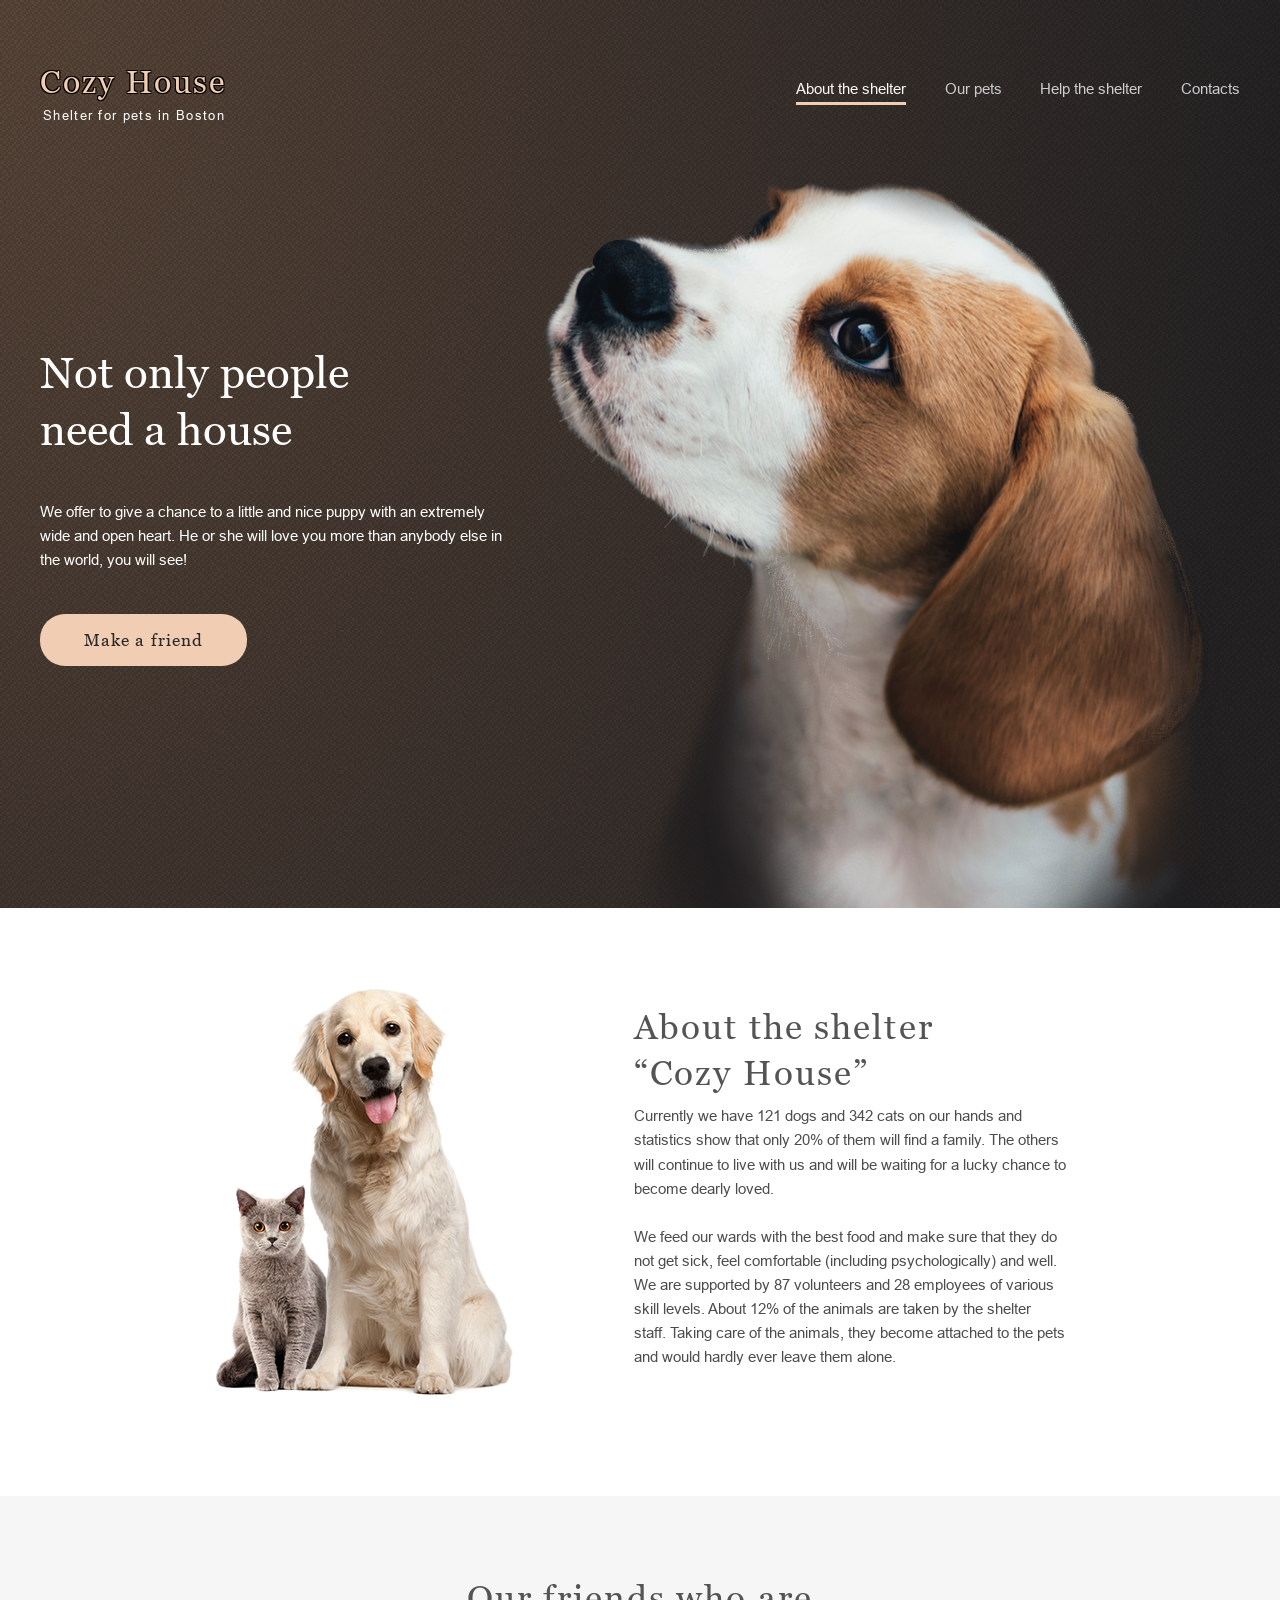
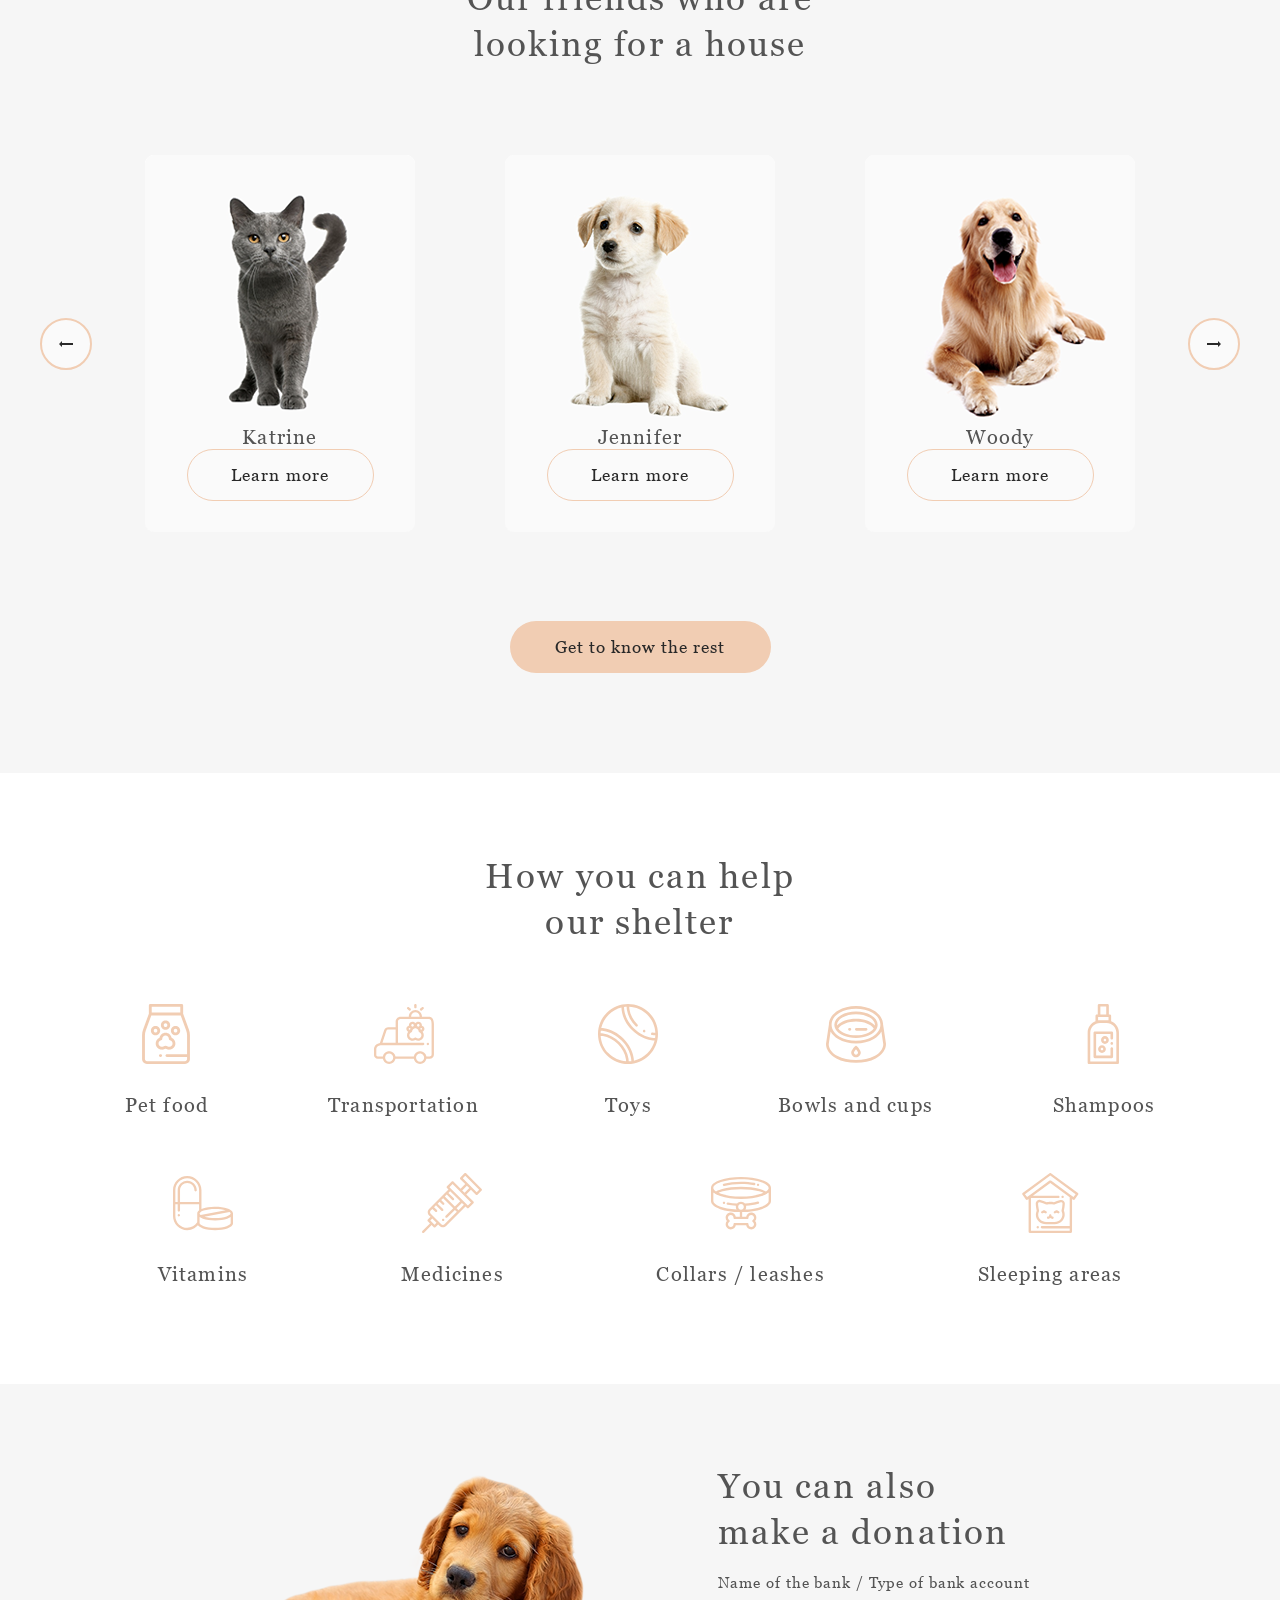
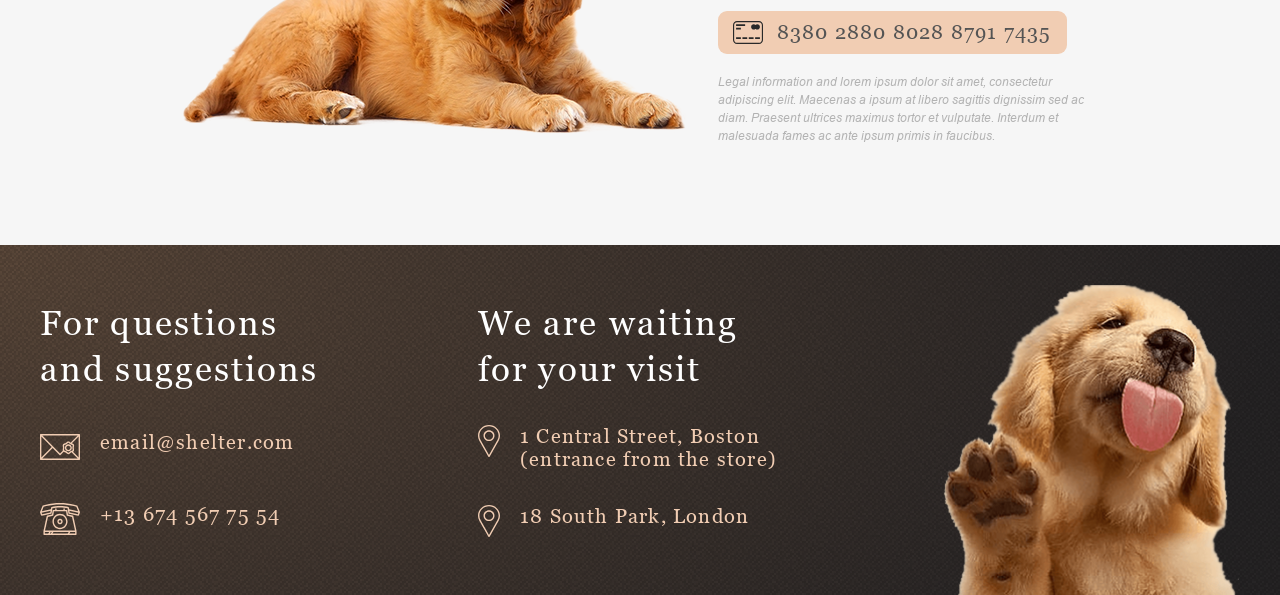
==== shelter/pages/main/index.html @ f28bdbce "feat: implement section pets (Sun, Jun 14, 2026 06:24:43 PM)" ====
<!DOCTYPE html>
<html lang="en">
  <head>
    <meta charset="UTF-8" />
    <meta name="viewport" content="width=device-width, initial-scale=1.0" />
    <link
      rel="shortcut icon"
      href="../../assets/icons/favicon.ico"
      type="image/x-icon"
    />
    <link rel="stylesheet" href="style.css" />
    <title>Shelter</title>
  </head>
  <body>
    <header class="header container">
      <a class="header__logo" href="#">
        <h1 class="header__title">Cozy House</h1>
        <div class="header__text">Shelter for pets in Boston</div>
      </a>
      <ul class="header__menu menu">
        <li class="menu__about">
          <a class="header__link header__link_active" href="#about"
            >About the shelter</a
          >
        </li>
        <li class="menu__pets">
          <a class="header__link" href="../pets/index.html">Our pets</a>
        </li>
        <li class="menu__help">
          <a class="header__link" href="#help">Help the shelter</a>
        </li>
        <li class="menu__contacts">
          <a class="header__link" href="#contacts">Contacts</a>
        </li>
      </ul>
    </header>
    <main class="main">
      <section class="start">
        <div class="start__wrapper container">
          <div class="start__content">
            <div class="start__info">
              <div class="start__title">Not only people need a house</div>
              <p class="start__text">
                We offer to give a chance to a little and nice puppy with an
                extremely wide and open heart. He or she will love you more than
                anybody else in the world, you will see!
              </p>
              <button class="start__button">Make a friend</button>
            </div>
            <div class="start__image">
              <img
                src="../../assets/images/start-screen-puppy.png"
                alt="puppy"
              />
            </div>
          </div>
        </div>
      </section>
      <section class="about" id="about">
        <div class="about__wrapper container">
          <div class="about__image">
            <img src="../../assets/images/about-pets.png" alt="cat&dog" />
          </div>
          <div class="about__content">
            <div class="about__title">About the shelter “Cozy House”</div>
            <p class="about__text">
              Currently we have 121 dogs and 342 cats on our hands and
              statistics show that only 20% of them will find a family. The
              others will continue to live with us and will be waiting for a
              lucky chance to become dearly loved.
            </p>
            <p class="about__text">
              We feed our wards with the best food and make sure that they do
              not get sick, feel comfortable (including psychologically) and
              well. We are supported by 87 volunteers and 28 employees of
              various skill levels. About 12% of the animals are taken by the
              shelter staff. Taking care of the animals, they become attached to
              the pets and would hardly ever leave them alone.
            </p>
          </div>
        </div>
      </section>
      <section class="pets" id="pets">
        <div class="pets__wrapper container">
          <div class="pets__title">Our friends who are looking for a house</div>
          <div class="pets__slider">
            <button
              class="pets__button-arrow pets__button-arrow_left"
              id="btn-left"
            ></button>
            <div class="pets__slider-wrapper">
              <div class="pets__card">
                <img
                  class="pats__img"
                  src="../../assets/images/pets-katrine.png"
                  alt="cat katrine"
                />
                <div class="pets__name">Katrine</div>
                <button class="pets__button-card">Learn more</button>
              </div>
              <div class="pets__card">
                <img
                  class="pets__img"
                  src="../../assets/images/pets-jennifer.png"
                  alt="puppy jennifer"
                />
                <div class="pets__name">Jennifer</div>
                <button class="pets__button-card">Learn more</button>
              </div>
              <div class="pets__card">
                <img
                  class="pats__img"
                  src="../../assets/images/pets-woody.png"
                  alt="dog woody"
                />
                <div class="pets__name">Woody</div>
                <button class="pets__button-card">Learn more</button>
              </div>
            </div>
            <button
              class="pets__button-arrow pets__button-arrow_right"
              id="btn-left"
            ></button>
          </div>

          <button class="pets__button-primary">
            <a class="pets__link" href="../pets/index.html"
              >Get to know the rest</a
            >
          </button>
        </div>
      </section>
      <section class="help" id="help">
        <div class="help__wrapper container">
          <div class="help__title">How you can help our shelter</div>
          <div class="help__content">
            <div class="help__item item">
              <div class="item__image">
                <img src="../../assets/icons/icon-pet-food.svg" alt="icon" />
              </div>
              <div class="item__text">Pet food</div>
            </div>
            <div class="help__item">
              <div class="item__image">
                <img
                  src="../../assets/icons/icon-transportation.svg"
                  alt="icon"
                />
              </div>
              <div class="item__text">Transportation</div>
            </div>
            <div class="help__item">
              <div class="item__image">
                <img src="../../assets/icons/icon-toys.svg" alt="icon" />
              </div>
              <div class="item__text">Toys</div>
            </div>
            <div class="help__item">
              <div class="item__image">
                <img
                  src="../../assets/icons/icon-bowls-and-cups.svg"
                  alt="icon"
                />
              </div>
              <div class="item__text">Bowls and cups</div>
            </div>
            <div class="help__item">
              <div class="item__image">
                <img src="../../assets/icons/icon-shampoos.svg" alt="icon" />
              </div>
              <div class="item__text">Shampoos</div>
            </div>
            <div class="help__item">
              <div class="item__image">
                <img src="../../assets/icons/icon-vitamins.svg" alt="icon" />
              </div>
              <div class="item__text">Vitamins</div>
            </div>
            <div class="help__item">
              <div class="item__image">
                <img src="../../assets/icons/icon-medicines.svg" alt="icon" />
              </div>
              <div class="item__text">Medicines</div>
            </div>
            <div class="help__item">
              <div class="item__image">
                <img
                  src="../../assets/icons/icon-collars-leashes.svg"
                  alt="icon"
                />
              </div>
              <div class="item__text">Collars / leashes</div>
            </div>
            <div class="help__item">
              <div class="item__image">
                <img
                  src="../../assets/icons/icon-sleeping-area.svg"
                  alt="icon"
                />
              </div>
              <div class="item__text">Sleeping areas</div>
            </div>
          </div>
        </div>
      </section>
      <section class="donation">
        <div class="donation__wrapper container">
          <img
            class="donation__image"
            src="../../assets/images/donation-dog.png"
            alt="puppy"
          />

          <div class="donation__content">
            <div class="donation__title">You can also make a donation</div>
            <div class="donation__subtitle">
              Name of the bank / Type of bank account
            </div>
            <div class="donation__card">
              <img
                class="donation__iconCard"
                src="../../assets/icons/credit-card.svg"
                alt="card"
              />
              <a class="donation__card-number" href="#"
                >8380 2880 8028 8791 7435</a
              >
            </div>
            <div class="donation__text">
              Legal information and lorem ipsum dolor sit amet, consectetur
              adipiscing elit. Maecenas a ipsum at libero sagittis dignissim sed
              ac diam. Praesent ultrices maximus tortor et vulputate. Interdum
              et malesuada fames ac ante ipsum primis in faucibus.
            </div>
          </div>
        </div>
      </section>
    </main>
    <footer class="footer__wrapper container">
      <div class="footer__content">
        <div class="footer__contacts-wrapper">
          <div class="footer__contacts" id="contacts">
            <div class="footer__title footer__title_contacts">
              For questions and suggestions
            </div>
            <div class="footer__info footer__info_contacts">
              <a class="footer__address" href="mailto:email@shelter.com">
                <img
                  class="footer__icon"
                  src="../../assets/icons/icon-email.svg"
                  alt="email"
                />
                <span>email@shelter.com</span></a
              >
            </div>
            <div class="footer__info footer__info_contacts">
              <a class="footer__address" href="tel:+136745677554">
                <img
                  class="footer__icon"
                  src="../../assets/icons/icon-phone.svg"
                  alt="phone"
                />
                +13 674 567 75 54</a
              >
            </div>
          </div>
          <div class="footer__location">
            <div class="footer__title footer__title_location">
              We are waiting for your visit
            </div>
            <div class="footer__info footer__info_location">
              <a
                class="footer__address"
                href="https://www.google.by/maps/place/1+Central+St,+Boston,+MA+02109,+%D0%A1%D0%A8%D0%90/@42.3585519,-71.0569204,17z/data=!3m1!4b1!4m5!3m4!1s0x89e370868bc2ce7b:0x82fa7db94f5fea9e!8m2!3d42.3585519!4d-71.0547263/"
                target="_blank"
                ><div>
                  <img
                    class="footer__icon"
                    src="../../assets/icons/icon-marker.svg"
                    alt="map"
                  />
                  <p>1 Central Street, Boston (entrance from the store)</p>
                </div></a
              >
            </div>
            <div class="footer__info">
              <a
                class="footer__address"
                href="https://www.google.by/maps/place/%D0%9F%D0%B0%D1%80%D0%BA+%D0%AE%D0%B3/@51.4609685,-0.3886554,10z/data=!4m9!1m2!2m1!1s18+South+Park,+London+!3m5!1s0x48760f79376fa0e3:0x202ac3af5c1ea4ec!8m2!3d51.4691953!4d-0.1941945!15sChUxOCBTb3V0aCBQYXJrLCBMb25kb26SAQRwYXJr"
                target="_blank"
              >
                <img
                  class="footer__icon"
                  src="../../assets/icons/icon-marker.svg"
                  alt="map"
                />
                18 South Park, London
              </a>
            </div>
          </div>
        </div>
        <img
          class="footer__img"
          src="../../assets/images/footer-puppy.png"
          alt="puppy"
        />
      </div>
    </footer>
    <script src="script.js"></script>
  </body>
</html>
---- shelter/pages/main/style.css ----
@font-face {
  font-family: 'georgia-regular';
  src: url(../../assets/fonts/fonts/georgia/georgia-regular.ttf);
}

@font-face {
  font-family: 'georgia-bold';
  src: url(../../assets/fonts/fonts/georgia/georgia-bold.ttf);
}

@font-face {
  font-family: 'arial-regular';
  src: url(../../assets/fonts/fonts/arial/arial-regular.ttf);
}

@font-face {
  font-family: 'arial-bold';
  src: url(../../assets/fonts/fonts/arial/arial-bold.ttf);
}

@font-face {
  font-family: 'arial-italic';
  src: url(../../assets/fonts/fonts/arial/arial-italic.ttf);
}
:root {
	--color-light-xl: #fff;
	--color-light-l: #f6f6f6;
	--color-light-s: #fafafa;
	--color-dark-s: #cdcdcd;
	--color-dark-m: #b2b2b2;
	--color-dark-l: #545454;
	--color-dark-xl: #4c4c4c;
	--color-dark-2xl: #444;
	--color-dark-3xl: #292929;
	--color-primary: #f1cdb3;
	--color-primary-light: #fddcc4;
	--start-screen-gradient-background: #211f20;
	--footer-gradient-background: #211f20;
}
html {
  scroll-behavior: smooth;
}
*{
  box-sizing: border-box;
}
body{
  display: flex;
  flex-direction: column;
  justify-content: space-between;
  padding: 0;
  margin: 0;
  color: var(--color-dark-l);
}
a{
  text-decoration: none;
}
li{
  list-style-type: none;
}
.container{
  max-width: 1280px;
  margin: 0 auto;
  padding: 0 40px;
  display: flex;
  flex-direction: row;
}
/* header */
.header {
  width: 100%;
  height: 60px;
  position: absolute;
  top: 58px;
  left: 50%;
  transform: translate(-50%, 0);
  justify-content: space-between;
  align-items: center;
}
.header__logo {
  width: 20%;
  margin-top: 1px;
}
.header__title {
  font-family: 'georgia-regular';
  font-weight: 100;
  font-size: 32px;
  color: var(--color-primary);
  line-height: 10px;
  letter-spacing: 2px;
  text-shadow: black 1px 1px 0,
    black -1px 1px 0,
    black -1px -1px 0,
    black 1px -1px 0;
}
.header__text {
  margin-left: 3px;
  font-family: 'arial-regular';
  font-size: 13px;
  letter-spacing: 0.1em;
  color: var(--color-light-xl);
}
.menu {
  display: flex;
  flex-direction: row;
  justify-content: space-between;
  align-items: center;
  width: 40.3%;
}
.header__link {
  font-family: 'arial-regular';
  font-size: 15px;
  line-height: 25px;
  color: var(--color-dark-s);
  position: relative;
  cursor: pointer;
}
.header__link:hover {
  color: var(--color-light-s);
}
.header__link::after {
  display: block;
  position: absolute;
  left: 0;
  bottom: -8px;
  width: 0;
  height: 3px;
  background-color: var(--color-primary);
  content: "";
  transition: width 0.5s;
}
.header__link:hover::after {
  width: 100%;
  color: var(--color-primary);
}
.header__link_active::after {
  display: block;
  position: absolute;
  left: 0;
  bottom: -8px;
  width: 100%;
  height: 3px;
  background-color: var(--color-primary);
  content: "";
}
.header__link_active {
  color: var(--color-light-s);
}
/* main */
/* start */
.start {
  display: flex;
  flex-direction: row;
}
.start__wrapper {
  width: 100%;
  height: 908px;
  background: url(../../assets/images/noise_transparent@2x.png), radial-gradient(100% 215.42% at 0% 0%, #5B483A 0%, #262425 100%), #211F20;
  background-position: center 0;
  background-repeat: repeat, no-repeat;
}
.start__content {
  width: 100%;
  height: 728px;
  display: flex;
  flex-direction: row;
  margin-top: 180px;
  color: var(--color-light-xl);
}
.start__info{
  width: 460px;
  height: 322px;
  margin: 164px 42px 0 0;
}
.start__title {
  width: 310px;
  font-family: 'georgia-regular';
  font-size: 44px;
  line-height: 130%;
}
.start__text {
  width: 103%;
  font-family: 'arial-regular';
  font-size: 15px;
  line-height: 160%;
  margin: 42px 0 42px 0;
}
.start__button {
  display: flex;
  justify-content: center;
  align-items: center;
  width: 207px;
  height: 52px;
  border: none;
  background-color: var(--color-primary);
  border-radius: 25px;
  font-family: 'georgia-regular';
  font-size: 17px;
  letter-spacing: 1.1px;
  color: var(--color-dark-3xl);
  transition: background-color .3s ease-in-out;
}
.start__button:hover {
  cursor: pointer;
  background-color: var(--color-primary-light);
}
.start__image {
  width: 699px;
  margin-bottom: 0;
}
/* about */
.about__wrapper {
  padding-top: 80px;
  padding-bottom: 96px;
  display: flex;
  flex-direction: row;
  justify-content: center;
  align-items: center;
}
.about__image {
  width: 25%;
  height: 100%;
  margin-right: 120px;
}
.about__content {
  width: 36%;
  height: 381px;
  display: flex;
  flex-direction: column;
  justify-content: space-between;
}
.about__title {
  width: 80%;
  font-family: 'georgia-regular';
  line-height: 46px;
  font-size: 35px;
  letter-spacing: 0.06em;
}
.about__text {
  font-family: 'arial-regular';
  font-size: 15px;
  line-height: 161%;
  margin-top: 5px;
  color: var(--color-dark-xl);
}
/* pets */
.pets {
  display: flex;
}
.pets__wrapper {
   width: 100%;
  flex-direction: column;
  justify-content: space-between;
  align-items: center;
  background-color: var(--color-light-l);
  row-gap: 60px;
  padding: 79px 40px 100px 40px;
}
.pets__title {
  width: 400px;
  font-family: 'georgia-regular';
  font-size: 35px;
  line-height: 130%;
  letter-spacing: 0.06em;
  text-align: center;
}
.pets__slider {
  width: 100%;
  height: 435px;
  display: flex;
  flex-direction: row;
  justify-content: space-between;
  align-items: center;
  column-gap: 53px;
}
.pets__slider-wrapper {
  width: 990px;
    display: flex;
  flex-direction: row;
  justify-content: space-between;
  overflow: hidden;
}
.pets__button-arrow {
   width: 52px;
  height: 52px;
  border: 2px solid var(--color-primary);
  border-radius: 50%;
  background-color: var(--color-light-s);
  color: var(--color-dark-3xl);
  font-family: 'georgia-regular';
  font-size: 20px;
  font-weight: 400;
  text-align: center;
  transition: background-color .3s ease-in-out;
}
.pets__button-arrow_left {
   background-image: url(../../assets/icons/Arrow-l.svg);
  background-position: center;
  background-repeat: no-repeat;
}

.pets__button-arrow_right {
  background-image: url(../../assets/icons/Arrow-r.svg);
  background-position: center;
  background-repeat: no-repeat;
}
.pets__button-arrow:hover {
  cursor: pointer;
  background-color: var(--color-primary-light);
  border: 1px solid var(--color-primary-light);
}
.pets__card {
  height: 100%;
  display: flex;
  flex-direction: column;
  justify-content: space-between;
  align-items: center;
  background-color: var(--color-light-s);
  border-radius: 9px;
  padding-bottom: 31px;
  transition: background-color .3s ease-in-out, box-shadow .3s ease-in-out;
}
.pets__card:hover {
  cursor: pointer;
  box-shadow: 0px 2px 35px 14px rgba(13, 13, 13, 0.04);
  background-color: var(--color-light-xl);
}
.pets__card:hover .pets__button-card {
  cursor: pointer;
  background-color: var(--color-primary-light);
  border: 1px solid var(--color-primary-light);
}
.pets__name {
  font-family: 'georgia-regular';
  font-size: 20px;
  letter-spacing: 0.06em;
}
.pets__button-card {
  width: 187px;
  height: 52px;
  border: 1px solid var(--color-primary);
  border-radius: 26px;
  font-family: 'georgia-regular';
  font-size: 17px;
  line-height: 130%;
  letter-spacing: 0.06em;
  text-align: center;
  background-color: var(--color-light-s);
  color: var(--color-dark-3xl);
  transition: background-color .3s ease-in-out;
}
.pets__button-primary {
  width: 261px;
  height: 52px;
  border: none;
  border-radius: 26px;
  background: var(--color-primary);
  transition: background-color .3s ease-in-out;
}
.pets__button-primary:hover {
  cursor: pointer;
  background-color: var(--color-primary-light);
}
.pets__link {
  color: var(--color-dark-3xl);
  font-family: 'georgia-regular';
  font-size: 17px;
  line-height: 130%;
  letter-spacing: 0.06em;
  text-align: center;
}
/* help */
.help__wrapper {
  width: 100%;
  display: flex;
  flex-direction: column;
  justify-content: space-between;
  align-items: center;
  padding-top: 80px;
  padding-bottom: 98px;
}
.help__title {
  width: 310px;
  font-family: 'georgia-regular';
  font-size: 35px;
  line-height: 130%;
  letter-spacing: 0.06em;
  text-align: center;
  margin-bottom: 60px;
}
.help__content {
  width: 90%;
  display: flex;
  flex-direction: row;
  flex-wrap: wrap;
  justify-content: space-evenly;
  row-gap: 56px;
  column-gap: 95px;
}
.help__item {
  height: 113px;
  text-align: center;
}
.item__text {
  font-family: 'georgia-regular';
  font-size: 20px;
  line-height: 115%;
  letter-spacing: 0.06em;
  margin-top: 26px;
}
/* donation */
.donation__wrapper {
  width: 100%;
  display: flex;
  flex-direction: row;
  justify-content: center;
  align-items: center;
  padding: 79px 0 100px 0;
  column-gap: 30px;
  background-color: var(--color-light-l);
}
.donation__image {
  width: 505px;
  height: 261px;
}
.donation__content {
  width: 380px;
  height: 282px;
  display: flex;
  flex-direction: column;
  justify-content: space-between;
}
.donation__title {
  width: 80%;
  font-family: 'georgia-regular';
  font-size: 35px;
  line-height: 130%;
  letter-spacing: 0.06em;
}
.donation__subtitle {
  font-family: 'georgia-regular';
  font-size: 15px;
  line-height: 130%;
  letter-spacing: 0.06em;
}
.donation__card {
  width: 349px;
  height: 43px;
  display: flex;
  flex-direction: row;
  justify-content: center;
  align-items: center;
  column-gap: 14px;
  border: none;
  border-radius: 9px;
  background-color: var(--color-primary);
  padding: 10px 15px;
  transition: background-color 0.5s;
}
.donation__card:hover {
  cursor: pointer;
  background-color: var(--color-primary-light);
}
.donation__card-number {
  font-family: 'georgia-regular';
  font-size: 20px;
  line-height: 115%;
  letter-spacing: 0.06em;
  color: var(--color-dark-l)
}
.donation__text {
  width: 100%;
  font-family: 'arial-italic';
  font-size: 12px;
  line-height: 18px;
  color: var(--color-dark-m);
}
/* footer */
.footer__wrapper {
  width: 100%;
  padding-top: 40px;
  background: url(../../assets/images/noise_transparent@2x.png), radial-gradient(100% 215.42% at 0% 0%, #5B483A 0%, #262425 100%), #211F20;
  background-position: center 0;
  background-repeat: repeat, no-repeat;
}
.footer__content {
  width: 100%;
  display: flex;
  flex-direction: row;
  justify-content: space-between;
}
.footer__contacts-wrapper {
  display: flex;
  flex-direction: row;
  justify-content: space-between;
  width: 61.5%;
  padding-top: 15px;
}
.footer__contacts {
  width: 279px;
  height: 235px;
  display: flex;
  flex-direction: column;
  justify-content: space-between;
}
.footer__location {
  width: 300px;
  height: 235px;
  display: flex;
  flex-direction: column;
  justify-content: space-between;
}
.footer__title {
  font-family: 'georgia-regular';
  font-size: 35px;
  line-height: 130%;
  letter-spacing: 0.06em;
  color: var(--color-light-xl);
}
.footer__info {
  display: flex;
}
.footer__address {
  font-family: 'georgia-regular';
  font-size: 20px;
  line-height: 115%;
  letter-spacing: 0.06em;
  color: var(--color-primary);
  padding-top: 14px;
}
.footer__icon {
  padding-right: 20px;
  float: left;
}
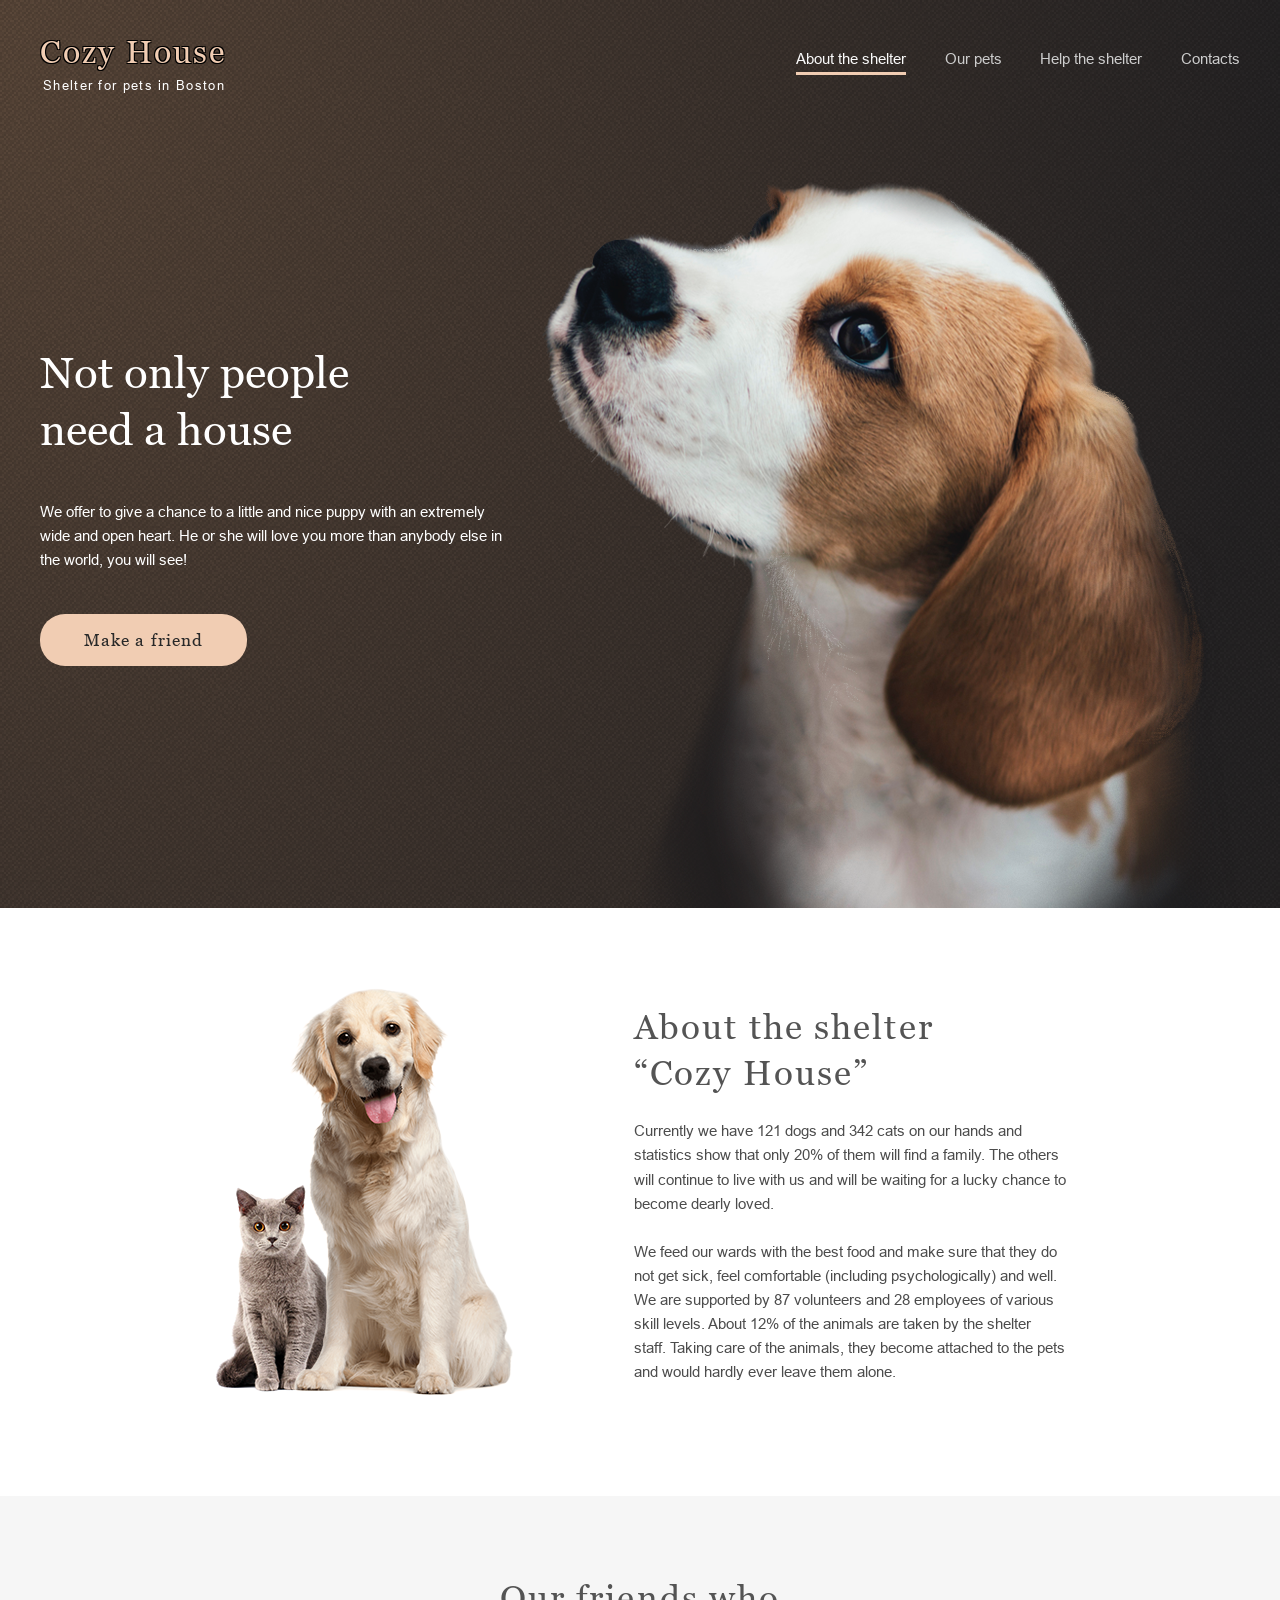
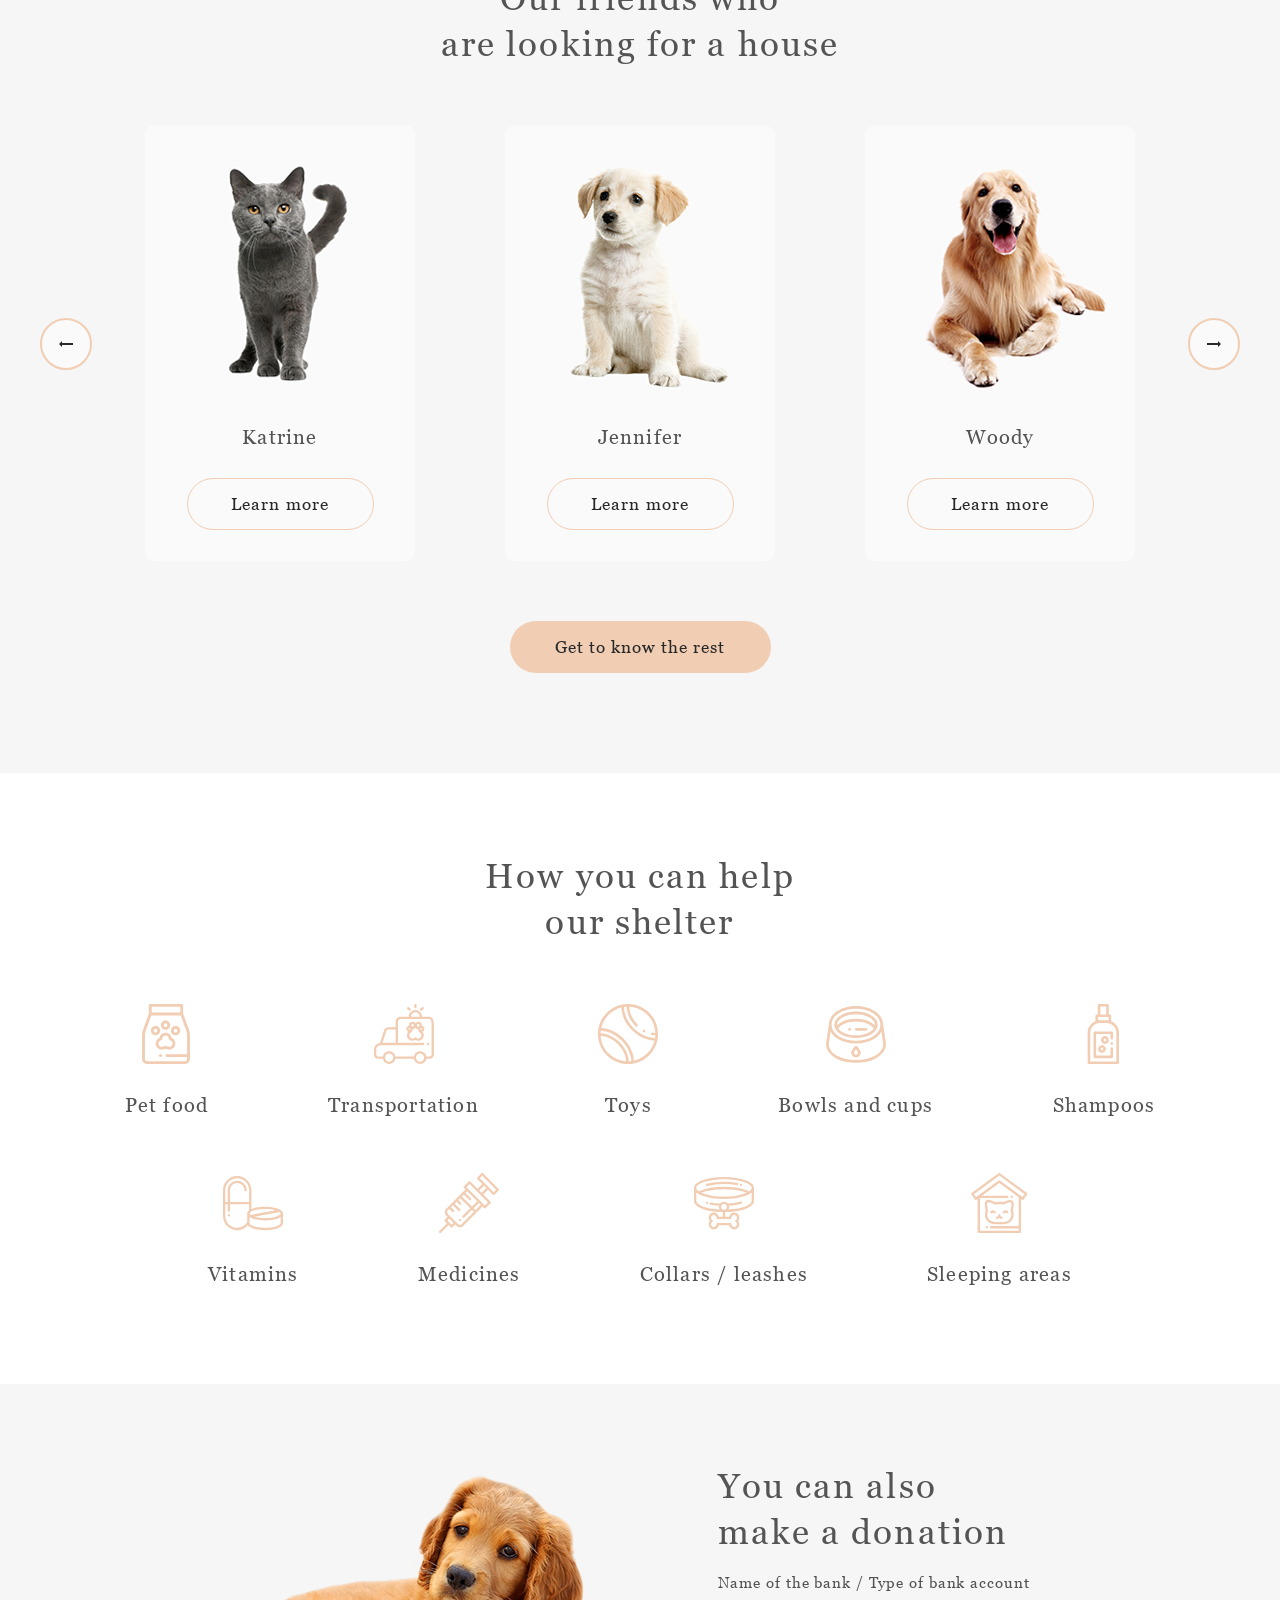
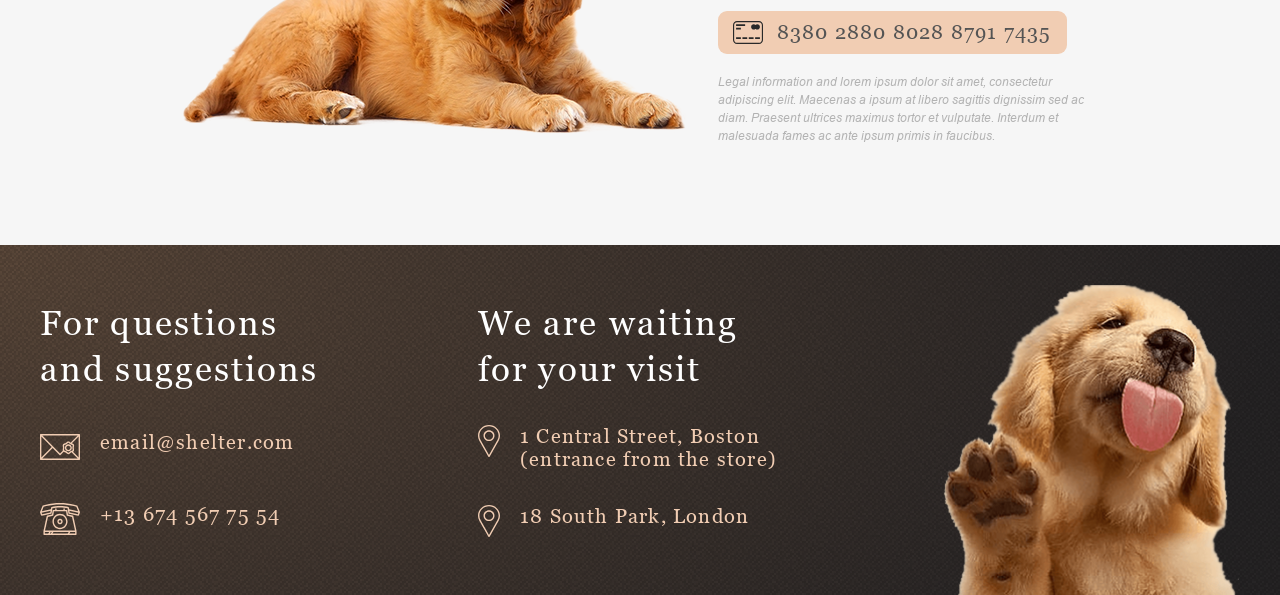
==== commit 6c55a335: "feat: create main on the pets page (Sun, Jun 14, 2026 10:30:44 PM)" ====
--- a/shelter/pages/main/index.html
+++ b/shelter/pages/main/index.html
@@ -63,26 +63,29 @@
           </div>
           <div class="about__content">
             <div class="about__title">About the shelter “Cozy House”</div>
-            <p class="about__text">
+            <div class="about__text">
               Currently we have 121 dogs and 342 cats on our hands and
               statistics show that only 20% of them will find a family. The
               others will continue to live with us and will be waiting for a
               lucky chance to become dearly loved.
-            </p>
-            <p class="about__text">
+            </div>
+            <div class="about__text">
               We feed our wards with the best food and make sure that they do
               not get sick, feel comfortable (including psychologically) and
               well. We are supported by 87 volunteers and 28 employees of
               various skill levels. About 12% of the animals are taken by the
               shelter staff. Taking care of the animals, they become attached to
               the pets and would hardly ever leave them alone.
-            </p>
+            </div>
           </div>
         </div>
       </section>
       <section class="pets" id="pets">
         <div class="pets__wrapper container">
-          <div class="pets__title">Our friends who are looking for a house</div>
+          <div class="pets__title">
+            Our friends who <br />
+            are looking for a house
+          </div>
           <div class="pets__slider">
             <button
               class="pets__button-arrow pets__button-arrow_left"
@@ -210,7 +213,6 @@
             src="../../assets/images/donation-dog.png"
             alt="puppy"
           />
-
           <div class="donation__content">
             <div class="donation__title">You can also make a donation</div>
             <div class="donation__subtitle">
--- a/shelter/pages/main/style.css
+++ b/shelter/pages/main/style.css
@@ -69,7 +69,7 @@
   width: 100%;
   height: 60px;
   position: absolute;
-  top: 58px;
+  top: 28px;
   left: 50%;
   transform: translate(-50%, 0);
   justify-content: space-between;
@@ -273,7 +273,8 @@
 }
 .pets__slider-wrapper {
   width: 990px;
-    display: flex;
+  height: 100%;
+  display: flex;
   flex-direction: row;
   justify-content: space-between;
   overflow: hidden;
@@ -399,6 +400,12 @@
   height: 113px;
   text-align: center;
 }
+.help__item:nth-child(6) {
+  margin-left: 84px;
+}
+.help__item:nth-child(9) {
+  margin-right: 84px;
+}
 .item__text {
   font-family: 'georgia-regular';
   font-size: 20px;
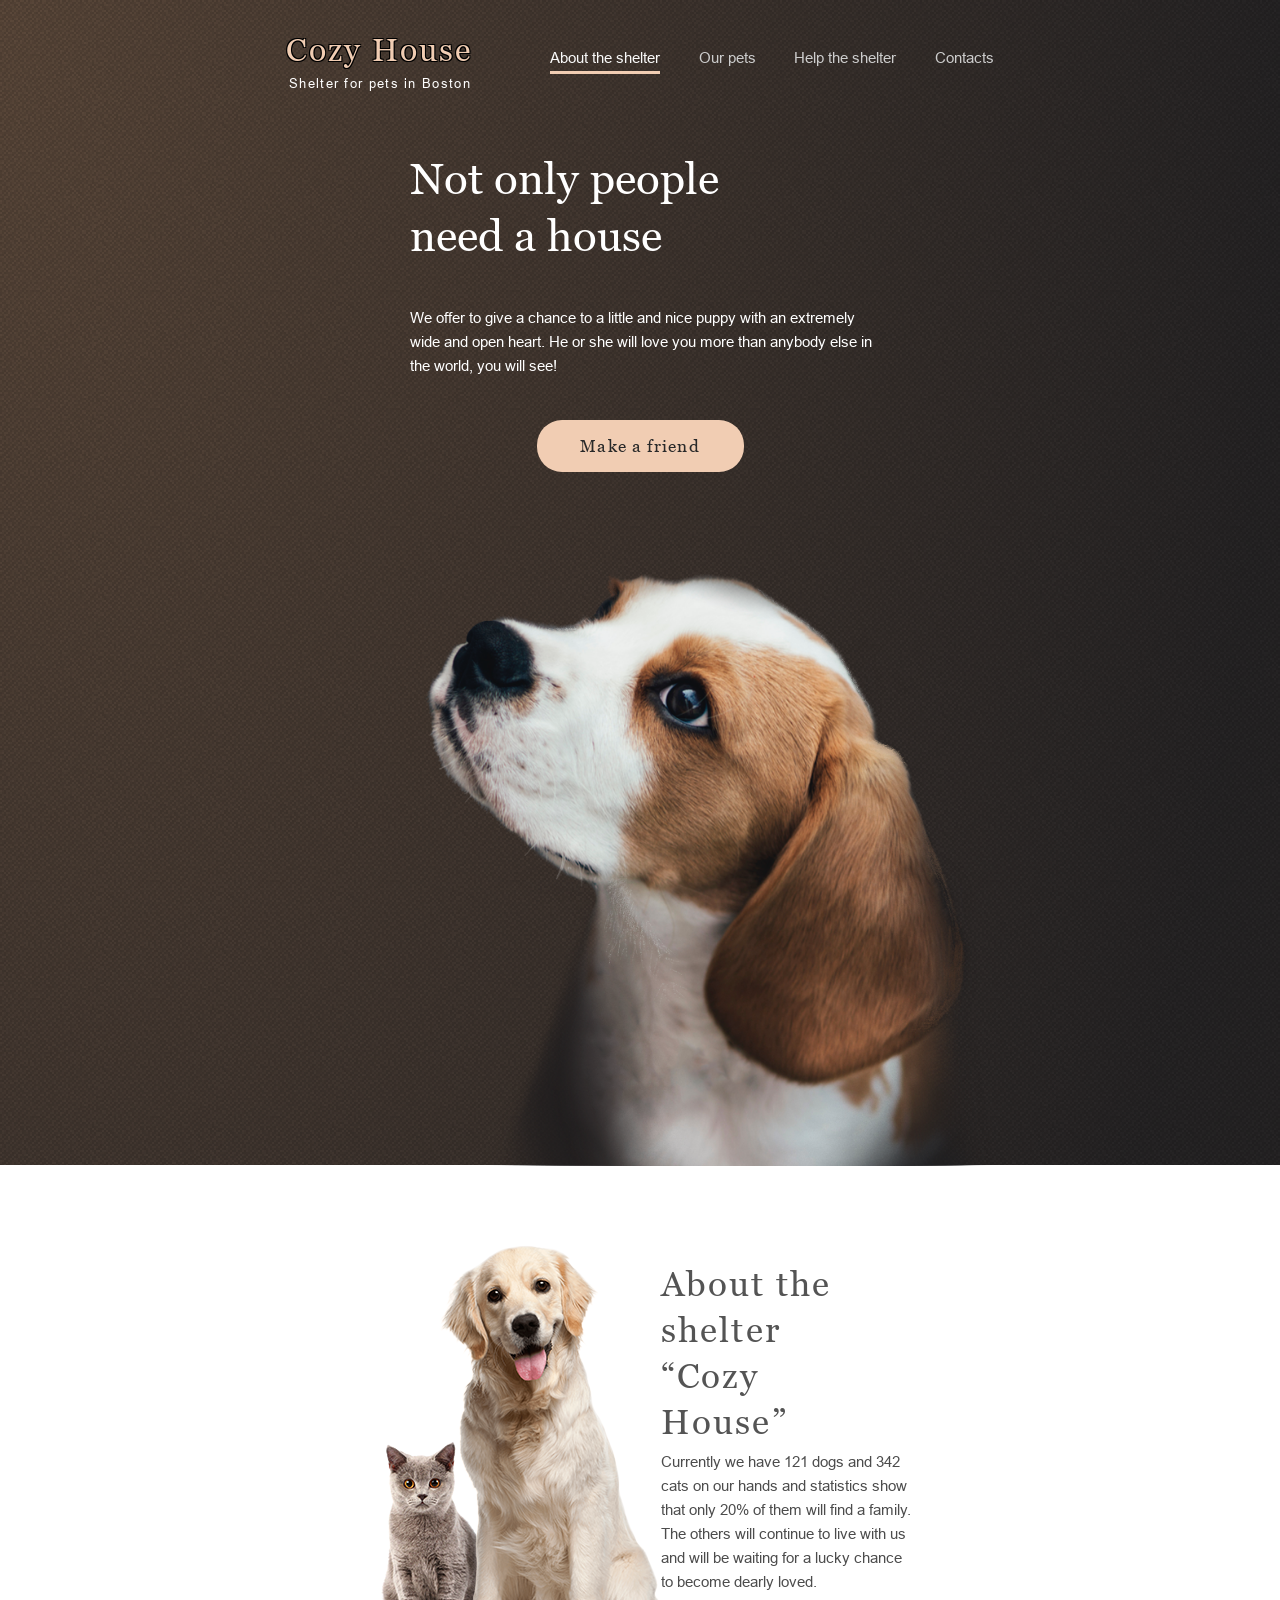
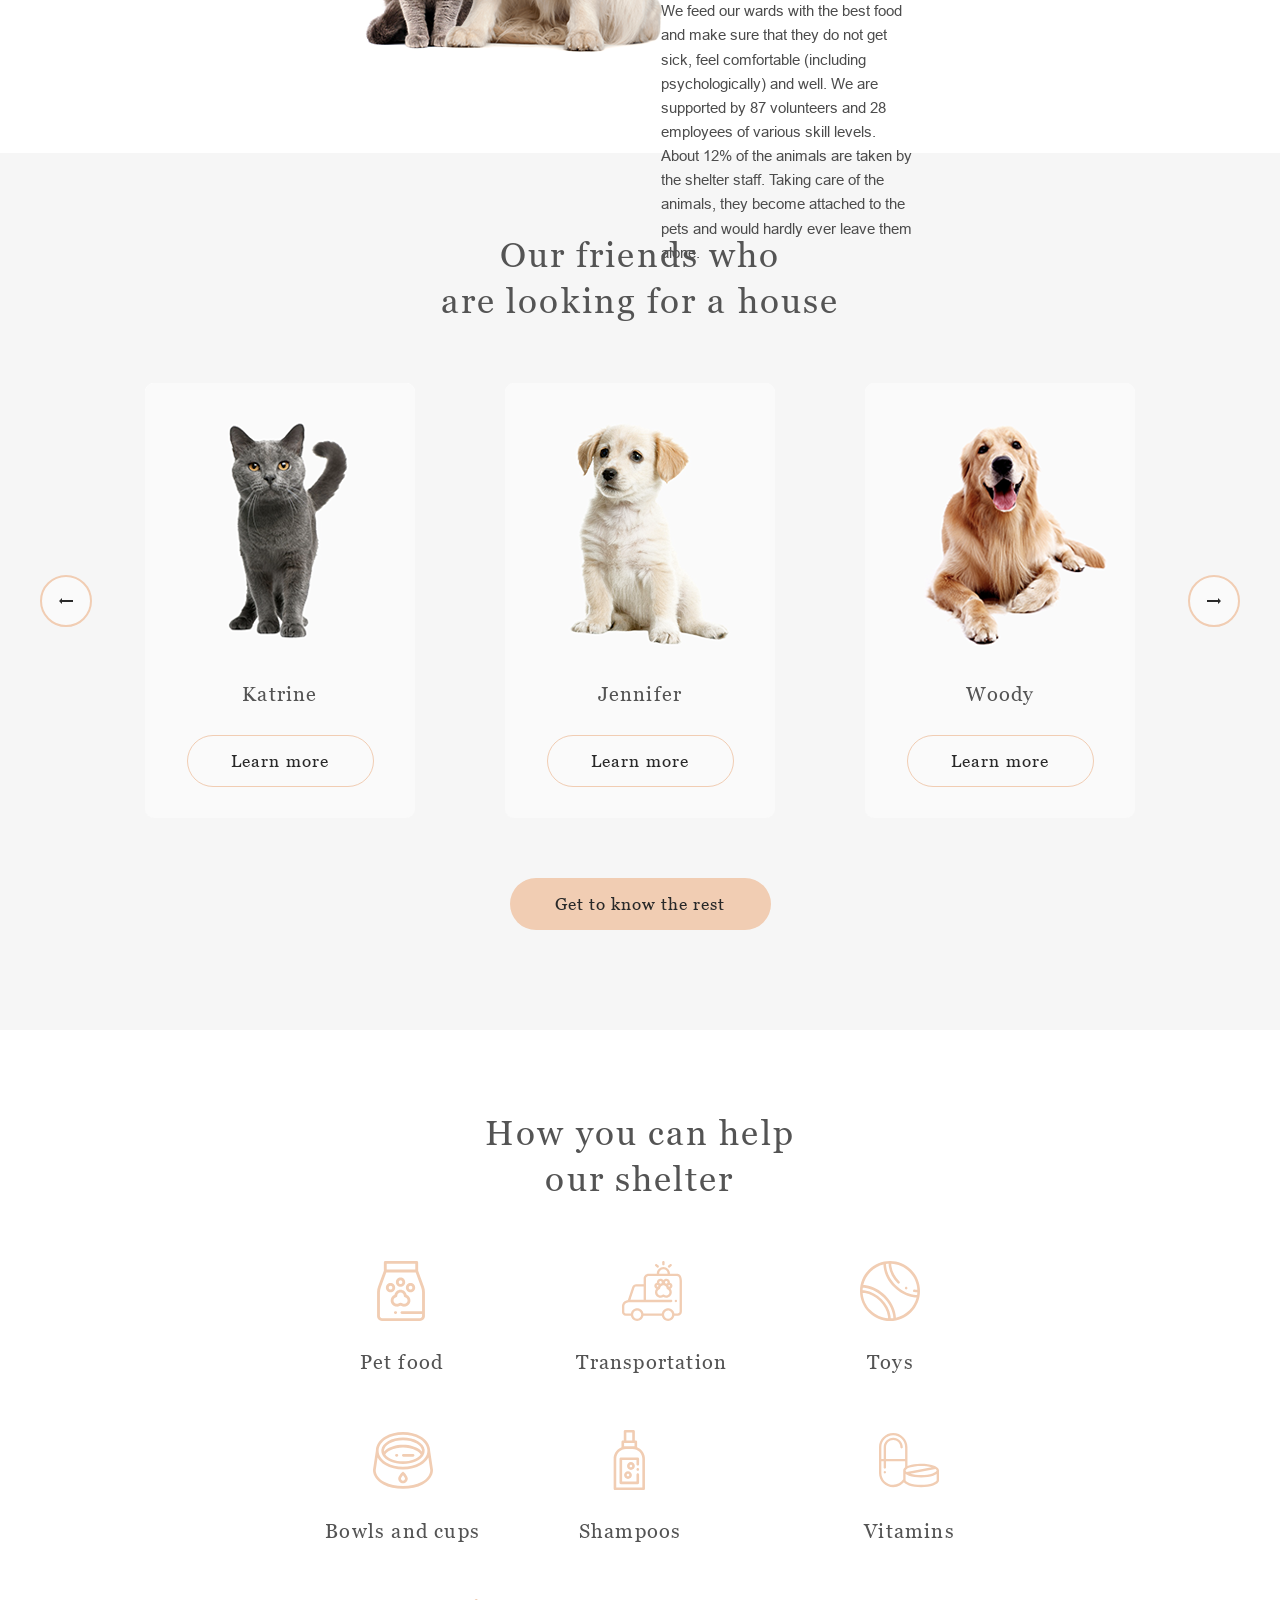
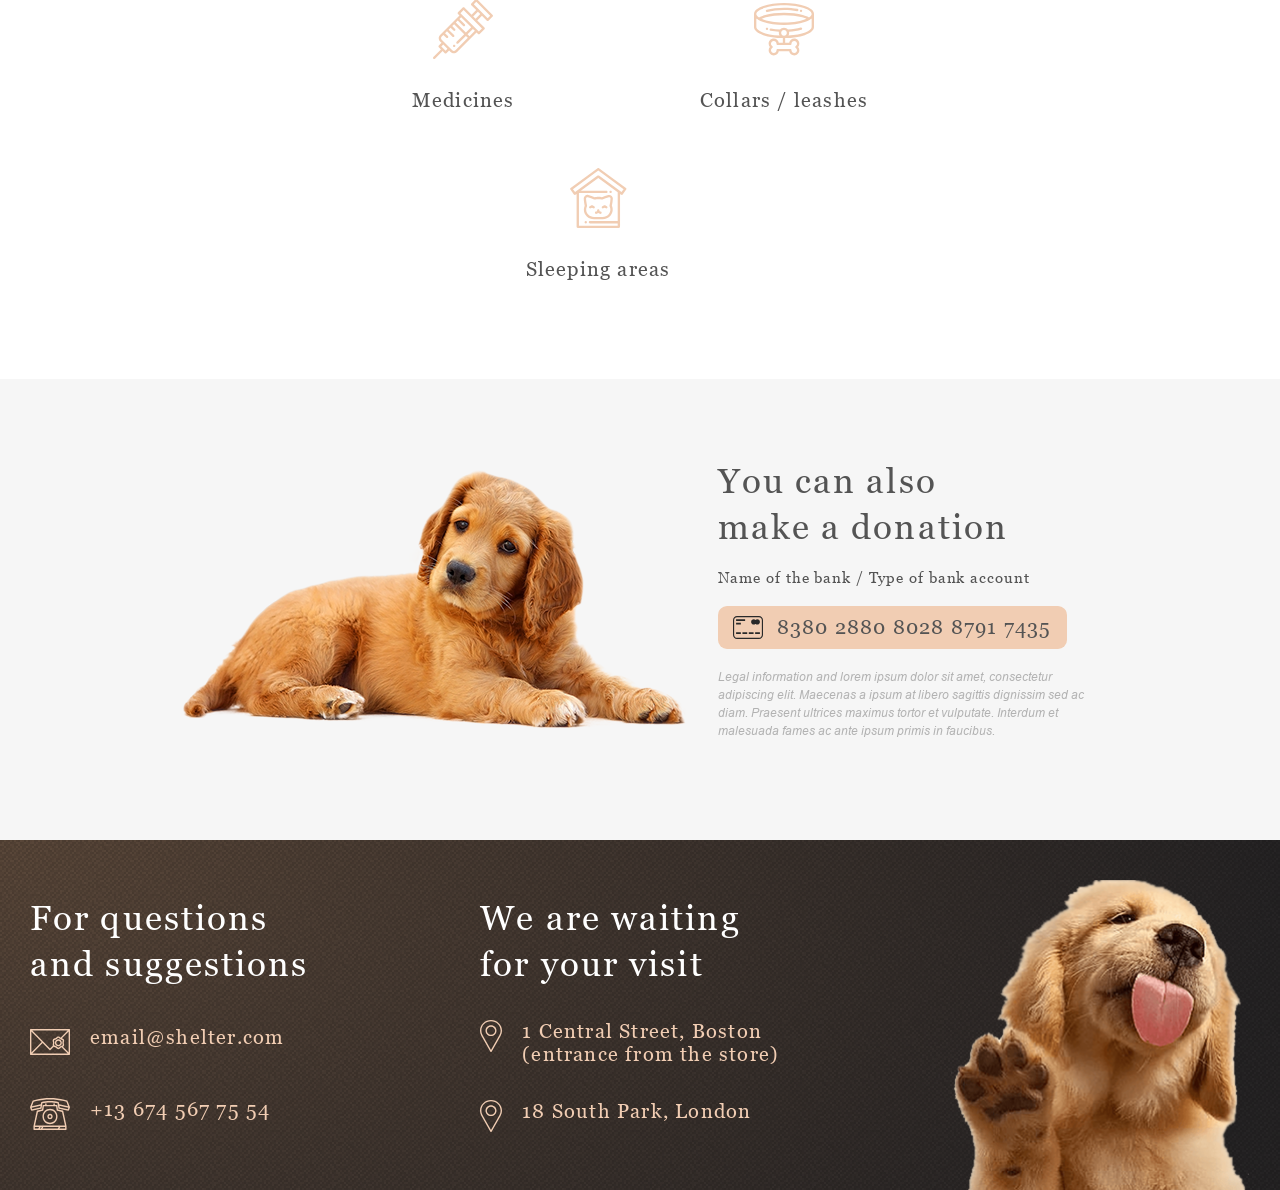
==== commit e41f63b8: "feat: implement burger-menu (Fri, Jun 19, 2026 10:34:51 PM)" ====
--- a/shelter/pages/main/index.html
+++ b/shelter/pages/main/index.html
@@ -17,29 +17,34 @@
         <h1 class="header__title">Cozy House</h1>
         <div class="header__text">Shelter for pets in Boston</div>
       </a>
-      <ul class="header__menu menu">
-        <li class="menu__about">
+      <ul class="header__menu">
+        <li class="header__menu-item">
           <a class="header__link header__link_active" href="#about"
             >About the shelter</a
           >
         </li>
-        <li class="menu__pets">
+        <li class="header__menu-item">
           <a class="header__link" href="../pets/index.html">Our pets</a>
         </li>
-        <li class="menu__help">
+        <li class="header__menu-item">
           <a class="header__link" href="#help">Help the shelter</a>
         </li>
-        <li class="menu__contacts">
+        <li class="header__menu-item">
           <a class="header__link" href="#contacts">Contacts</a>
         </li>
       </ul>
+      <div class="header__burger">
+        <span class="header__burger-line"></span>
+        <span class="header__burger-line"></span>
+        <span class="header__burger-line"></span>
+      </div>
     </header>
     <main class="main">
       <section class="start">
         <div class="start__wrapper container">
           <div class="start__content">
             <div class="start__info">
-              <div class="start__title">Not only people need a house</div>
+              <h2 class="start__title">Not only people need a house</h2>
               <p class="start__text">
                 We offer to give a chance to a little and nice puppy with an
                 extremely wide and open heart. He or she will love you more than
@@ -62,7 +67,7 @@
             <img src="../../assets/images/about-pets.png" alt="cat&dog" />
           </div>
           <div class="about__content">
-            <div class="about__title">About the shelter “Cozy House”</div>
+            <h3 class="about__title">About the shelter “Cozy House”</h3>
             <div class="about__text">
               Currently we have 121 dogs and 342 cats on our hands and
               statistics show that only 20% of them will find a family. The
@@ -82,10 +87,10 @@
       </section>
       <section class="pets" id="pets">
         <div class="pets__wrapper container">
-          <div class="pets__title">
+          <h3 class="pets__title">
             Our friends who <br />
             are looking for a house
-          </div>
+          </h3>
           <div class="pets__slider">
             <button
               class="pets__button-arrow pets__button-arrow_left"
@@ -122,20 +127,17 @@
             </div>
             <button
               class="pets__button-arrow pets__button-arrow_right"
-              id="btn-left"
+              id="btn-right"
             ></button>
           </div>
-
-          <button class="pets__button-primary">
-            <a class="pets__link" href="../pets/index.html"
-              >Get to know the rest</a
-            >
-          </button>
+          <a class="pets__button-primary" href="../pets/index.html"
+            >Get to know the rest</a
+          >
         </div>
       </section>
       <section class="help" id="help">
         <div class="help__wrapper container">
-          <div class="help__title">How you can help our shelter</div>
+          <h3 class="help__title">How you can help our shelter</h3>
           <div class="help__content">
             <div class="help__item item">
               <div class="item__image">
@@ -214,7 +216,7 @@
             alt="puppy"
           />
           <div class="donation__content">
-            <div class="donation__title">You can also make a donation</div>
+            <h3 class="donation__title">You can also make a donation</h3>
             <div class="donation__subtitle">
               Name of the bank / Type of bank account
             </div>
@@ -238,74 +240,76 @@
         </div>
       </section>
     </main>
-    <footer class="footer__wrapper container">
-      <div class="footer__content">
-        <div class="footer__contacts-wrapper">
-          <div class="footer__contacts" id="contacts">
-            <div class="footer__title footer__title_contacts">
-              For questions and suggestions
-            </div>
-            <div class="footer__info footer__info_contacts">
-              <a class="footer__address" href="mailto:email@shelter.com">
-                <img
-                  class="footer__icon"
-                  src="../../assets/icons/icon-email.svg"
-                  alt="email"
-                />
-                <span>email@shelter.com</span></a
-              >
-            </div>
-            <div class="footer__info footer__info_contacts">
-              <a class="footer__address" href="tel:+136745677554">
-                <img
-                  class="footer__icon"
-                  src="../../assets/icons/icon-phone.svg"
-                  alt="phone"
-                />
-                +13 674 567 75 54</a
-              >
-            </div>
-          </div>
-          <div class="footer__location">
-            <div class="footer__title footer__title_location">
-              We are waiting for your visit
-            </div>
-            <div class="footer__info footer__info_location">
-              <a
-                class="footer__address"
-                href="https://www.google.by/maps/place/1+Central+St,+Boston,+MA+02109,+%D0%A1%D0%A8%D0%90/@42.3585519,-71.0569204,17z/data=!3m1!4b1!4m5!3m4!1s0x89e370868bc2ce7b:0x82fa7db94f5fea9e!8m2!3d42.3585519!4d-71.0547263/"
-                target="_blank"
-                ><div>
+    <footer class="footer">
+      <div class="footer__wrapper container">
+        <div class="footer__content">
+          <div class="footer__contacts-wrapper">
+            <div class="footer__contacts" id="contacts">
+              <div class="footer__title footer__title_contacts">
+                For questions and suggestions
+              </div>
+              <div class="footer__info footer__info_contacts">
+                <a class="footer__address" href="mailto:email@shelter.com">
+                  <img
+                    class="footer__icon"
+                    src="../../assets/icons/icon-email.svg"
+                    alt="email"
+                  />
+                  <span>email@shelter.com</span></a
+                >
+              </div>
+              <div class="footer__info footer__info_contacts">
+                <a class="footer__address" href="tel:+136745677554">
+                  <img
+                    class="footer__icon"
+                    src="../../assets/icons/icon-phone.svg"
+                    alt="phone"
+                  />
+                  +13 674 567 75 54</a
+                >
+              </div>
+            </div>
+            <div class="footer__location">
+              <div class="footer__title footer__title_location">
+                We are waiting for your visit
+              </div>
+              <div class="footer__info footer__info_location">
+                <a
+                  class="footer__address"
+                  href="https://www.google.by/maps/place/1+Central+St,+Boston,+MA+02109,+%D0%A1%D0%A8%D0%90/@42.3585519,-71.0569204,17z/data=!3m1!4b1!4m5!3m4!1s0x89e370868bc2ce7b:0x82fa7db94f5fea9e!8m2!3d42.3585519!4d-71.0547263/"
+                  target="_blank"
+                  ><div>
+                    <img
+                      class="footer__icon"
+                      src="../../assets/icons/icon-marker.svg"
+                      alt="map"
+                    />
+                    <p>1 Central Street, Boston (entrance from the store)</p>
+                  </div></a
+                >
+              </div>
+              <div class="footer__info">
+                <a
+                  class="footer__address"
+                  href="https://www.google.by/maps/place/%D0%9F%D0%B0%D1%80%D0%BA+%D0%AE%D0%B3/@51.4609685,-0.3886554,10z/data=!4m9!1m2!2m1!1s18+South+Park,+London+!3m5!1s0x48760f79376fa0e3:0x202ac3af5c1ea4ec!8m2!3d51.4691953!4d-0.1941945!15sChUxOCBTb3V0aCBQYXJrLCBMb25kb26SAQRwYXJr"
+                  target="_blank"
+                >
                   <img
                     class="footer__icon"
                     src="../../assets/icons/icon-marker.svg"
                     alt="map"
                   />
-                  <p>1 Central Street, Boston (entrance from the store)</p>
-                </div></a
-              >
-            </div>
-            <div class="footer__info">
-              <a
-                class="footer__address"
-                href="https://www.google.by/maps/place/%D0%9F%D0%B0%D1%80%D0%BA+%D0%AE%D0%B3/@51.4609685,-0.3886554,10z/data=!4m9!1m2!2m1!1s18+South+Park,+London+!3m5!1s0x48760f79376fa0e3:0x202ac3af5c1ea4ec!8m2!3d51.4691953!4d-0.1941945!15sChUxOCBTb3V0aCBQYXJrLCBMb25kb26SAQRwYXJr"
-                target="_blank"
-              >
-                <img
-                  class="footer__icon"
-                  src="../../assets/icons/icon-marker.svg"
-                  alt="map"
-                />
-                18 South Park, London
-              </a>
-            </div>
-          </div>
-        </div>
-        <img
-          class="footer__img"
-          src="../../assets/images/footer-puppy.png"
-          alt="puppy"
-        />
+                  18 South Park, London
+                </a>
+              </div>
+            </div>
+          </div>
+          <img
+            class="footer__img"
+            src="../../assets/images/footer-puppy.png"
+            alt="puppy"
+          />
+        </div>
       </div>
     </footer>
     <script src="script.js"></script>
--- a/shelter/pages/main/style.css
+++ b/shelter/pages/main/style.css
@@ -57,12 +57,33 @@
 li{
   list-style-type: none;
 }
+h2, h3, h4, h5, h6 {
+  display: block;
+  margin: 0;
+  padding: 0;
+  font-size: 1rem;        
+  font-weight: 400;
+  line-height: normal;
+  font-family: inherit;
+}
 .container{
   max-width: 1280px;
   margin: 0 auto;
   padding: 0 40px;
   display: flex;
   flex-direction: row;
+}
+@media (max-width: 1280px) {
+  .container {
+    max-width: 768px;
+    padding: 0 30px;
+  }
+}
+@media (max-width: 768px) {
+  .container {
+    max-width: 320px;
+    padding: 0 10px;
+  }
 }
 /* header */
 .header {
@@ -98,7 +119,7 @@
   letter-spacing: 0.1em;
   color: var(--color-light-xl);
 }
-.menu {
+.header__menu {
   display: flex;
   flex-direction: row;
   justify-content: space-between;
@@ -143,19 +164,94 @@
 }
 .header__link_active {
   color: var(--color-light-s);
+  pointer-events: none;
+}
+@media (max-width: 1280px) {
+  .header {
+    top: 26px;
+  }
+  .header__logo {
+    width: 38%;
+  }
+  .header__menu {
+    width: 81%;
+    padding-top: 3px;
+  }
+}
+@media (max-width: 768px) {
+  .header {
+    justify-content: left;
+  }
+  .header__menu {
+    display: none;
+  }
+  .header__logo {
+    width: 76%;
+  }
+}
+.header__burger {
+  width: 30px;
+  height: 22px;
+  display: flex;
+  flex-direction: column;
+  justify-content: space-between;
+  margin-top: 7px;
+  z-index: 1;
+}
+.header__burger-line {
+  width: 100%;
+  height: 2px;
+  background-color: var(--color-primary);
+}
+@media (min-width: 768px) {
+  .header__burger {
+    display: none;
+  }
+}
+@media (max-width: 768px) {
+  .header__burger_active {
+    transform: rotate(90deg);
+  }
+  .header__menu {
+    width: 320px;
+    height: 100vh;
+    display: flex;
+    flex-direction: column;
+    justify-content: center;
+    gap: 40px;
+    position: fixed;
+    top: -26px;
+    background-color: var(--color-dark-3xl);
+    right: -320px;
+    margin: 0;
+    padding: 248px 38px 248px 39px;
+    transition: right 0.5s ease-in-out;
+  }
+  .header__menu_open {
+    right: 0;
+    transition: right 0.5s ease-in-out;
+  }
+  .scroll {
+    overflow: hidden;
+  }
+  .header__link {
+    font-size: 32px;
+    line-height: 160%;
+  }
 }
 /* main */
 /* start */
 .start {
-  display: flex;
-  flex-direction: row;
-}
-.start__wrapper {
-  width: 100%;
-  height: 908px;
-  background: url(../../assets/images/noise_transparent@2x.png), radial-gradient(100% 215.42% at 0% 0%, #5B483A 0%, #262425 100%), #211F20;
+  width: 100%;
+   background: url(../../assets/images/noise_transparent@2x.png), radial-gradient(100% 215.42% at 0% 0%, #5B483A 0%, #262425 100%), #211F20;
   background-position: center 0;
   background-repeat: repeat, no-repeat;
+  display: flex;
+  flex-direction: row;
+}
+.start__wrapper {
+  max-width: 1280px;
+  height: 908px;
 }
 .start__content {
   width: 100%;
@@ -206,6 +302,57 @@
   width: 699px;
   margin-bottom: 0;
 }
+.start__image>img {
+  width: 100%;
+}
+@media (max-width: 1280px) {
+  .start__wrapper {
+    height: 1165px;
+    padding: 150px 100px 0 100px;
+  }
+  .start__content {
+    height: 1015px;
+    flex-direction: column;
+    margin: 0 auto;
+  }
+  .start__button {
+    margin: 0 auto;
+  }
+  .start__info {
+    display: flex;
+    flex-direction: column;
+    justify-content: space-between;
+    margin: 0 auto;
+  }
+  .start__image{
+    width: 569px;
+    margin: 17.6% 0 0 12.2%;
+  }
+}
+@media (max-width: 768px) {
+  .start__wrapper {
+    height: 823px;
+    padding: 150px 10px 0 10px;
+  }
+  .start__content {
+    height: 673px;
+  }
+  .start__info {
+    width: 100%;
+    height: 44%;
+    text-align: center;
+  }
+  .start__title {
+    width: 250px;
+    font-size: 25px;
+    letter-spacing: 0.06em;
+    margin: 0 auto;
+  }
+  .start__image {
+    width: 87%;
+    margin: 35% 0 0 13%;
+  }
+}
 /* about */
 .about__wrapper {
   padding-top: 80px;
@@ -243,15 +390,15 @@
 }
 /* pets */
 .pets {
-  display: flex;
+  width: 100%;
+  background-color: var(--color-light-l);
 }
 .pets__wrapper {
-   width: 100%;
-  flex-direction: column;
-  justify-content: space-between;
-  align-items: center;
-  background-color: var(--color-light-l);
-  row-gap: 60px;
+  max-width: 1280px;
+  flex-direction: column;
+  justify-content: space-between;
+  align-items: center;
+    row-gap: 60px;
   padding: 79px 40px 100px 40px;
 }
 .pets__title {
@@ -354,19 +501,17 @@
   border: none;
   border-radius: 26px;
   background: var(--color-primary);
+  color: var(--color-dark-3xl);
+  font-family: 'georgia-regular';
+  font-size: 17px;
+  line-height: 52px;
+  letter-spacing: 0.06em;
+  text-align: center;
   transition: background-color .3s ease-in-out;
 }
 .pets__button-primary:hover {
   cursor: pointer;
   background-color: var(--color-primary-light);
-}
-.pets__link {
-  color: var(--color-dark-3xl);
-  font-family: 'georgia-regular';
-  font-size: 17px;
-  line-height: 130%;
-  letter-spacing: 0.06em;
-  text-align: center;
 }
 /* help */
 .help__wrapper {
@@ -414,15 +559,18 @@
   margin-top: 26px;
 }
 /* donation */
+.donation{
+  width: 100%;
+  background-color: var(--color-light-l);
+}
 .donation__wrapper {
-  width: 100%;
+  max-width: 1280px;
   display: flex;
   flex-direction: row;
   justify-content: center;
   align-items: center;
   padding: 79px 0 100px 0;
   column-gap: 30px;
-  background-color: var(--color-light-l);
 }
 .donation__image {
   width: 505px;
@@ -481,12 +629,15 @@
   color: var(--color-dark-m);
 }
 /* footer */
-.footer__wrapper {
-  width: 100%;
-  padding-top: 40px;
+.footer{
+  width: 100%;
   background: url(../../assets/images/noise_transparent@2x.png), radial-gradient(100% 215.42% at 0% 0%, #5B483A 0%, #262425 100%), #211F20;
   background-position: center 0;
   background-repeat: repeat, no-repeat;
+}
+.footer__wrapper {
+  max-width: 1280px;
+  padding-top: 40px;
 }
 .footer__content {
   width: 100%;
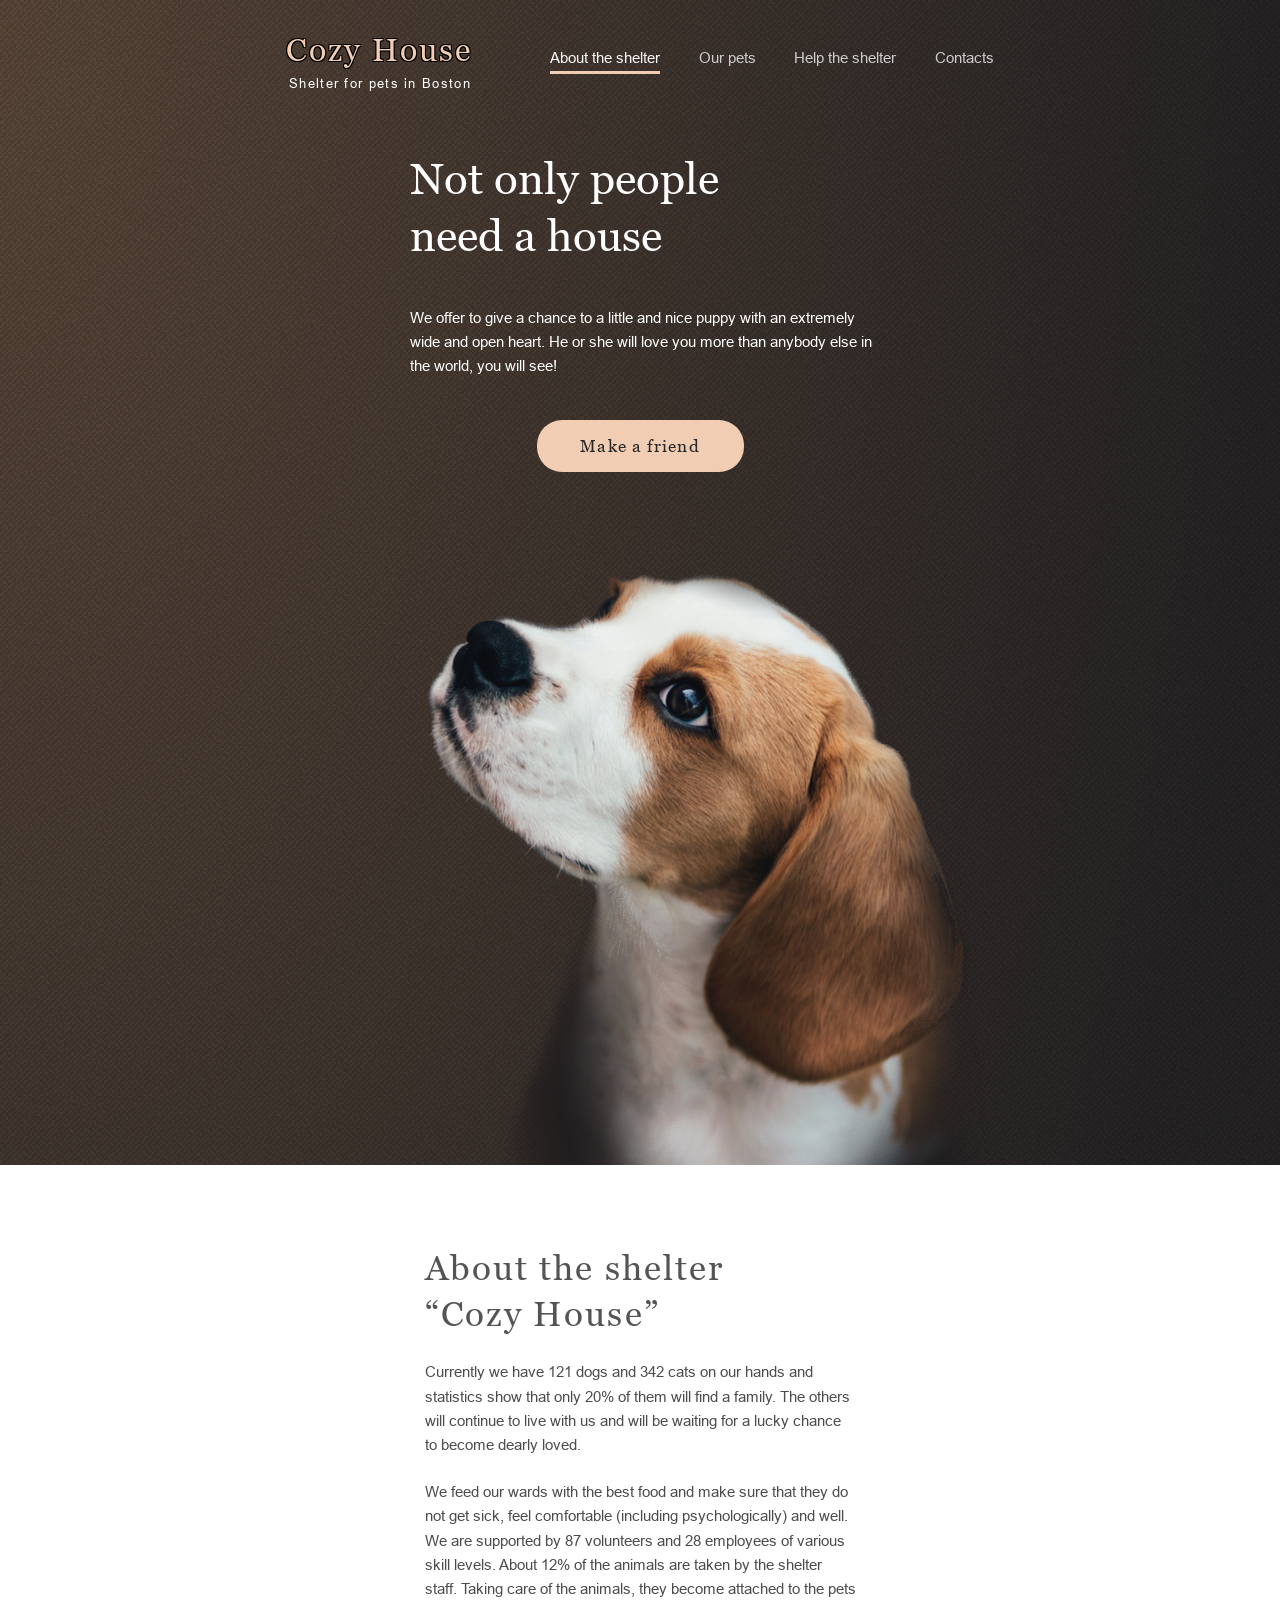
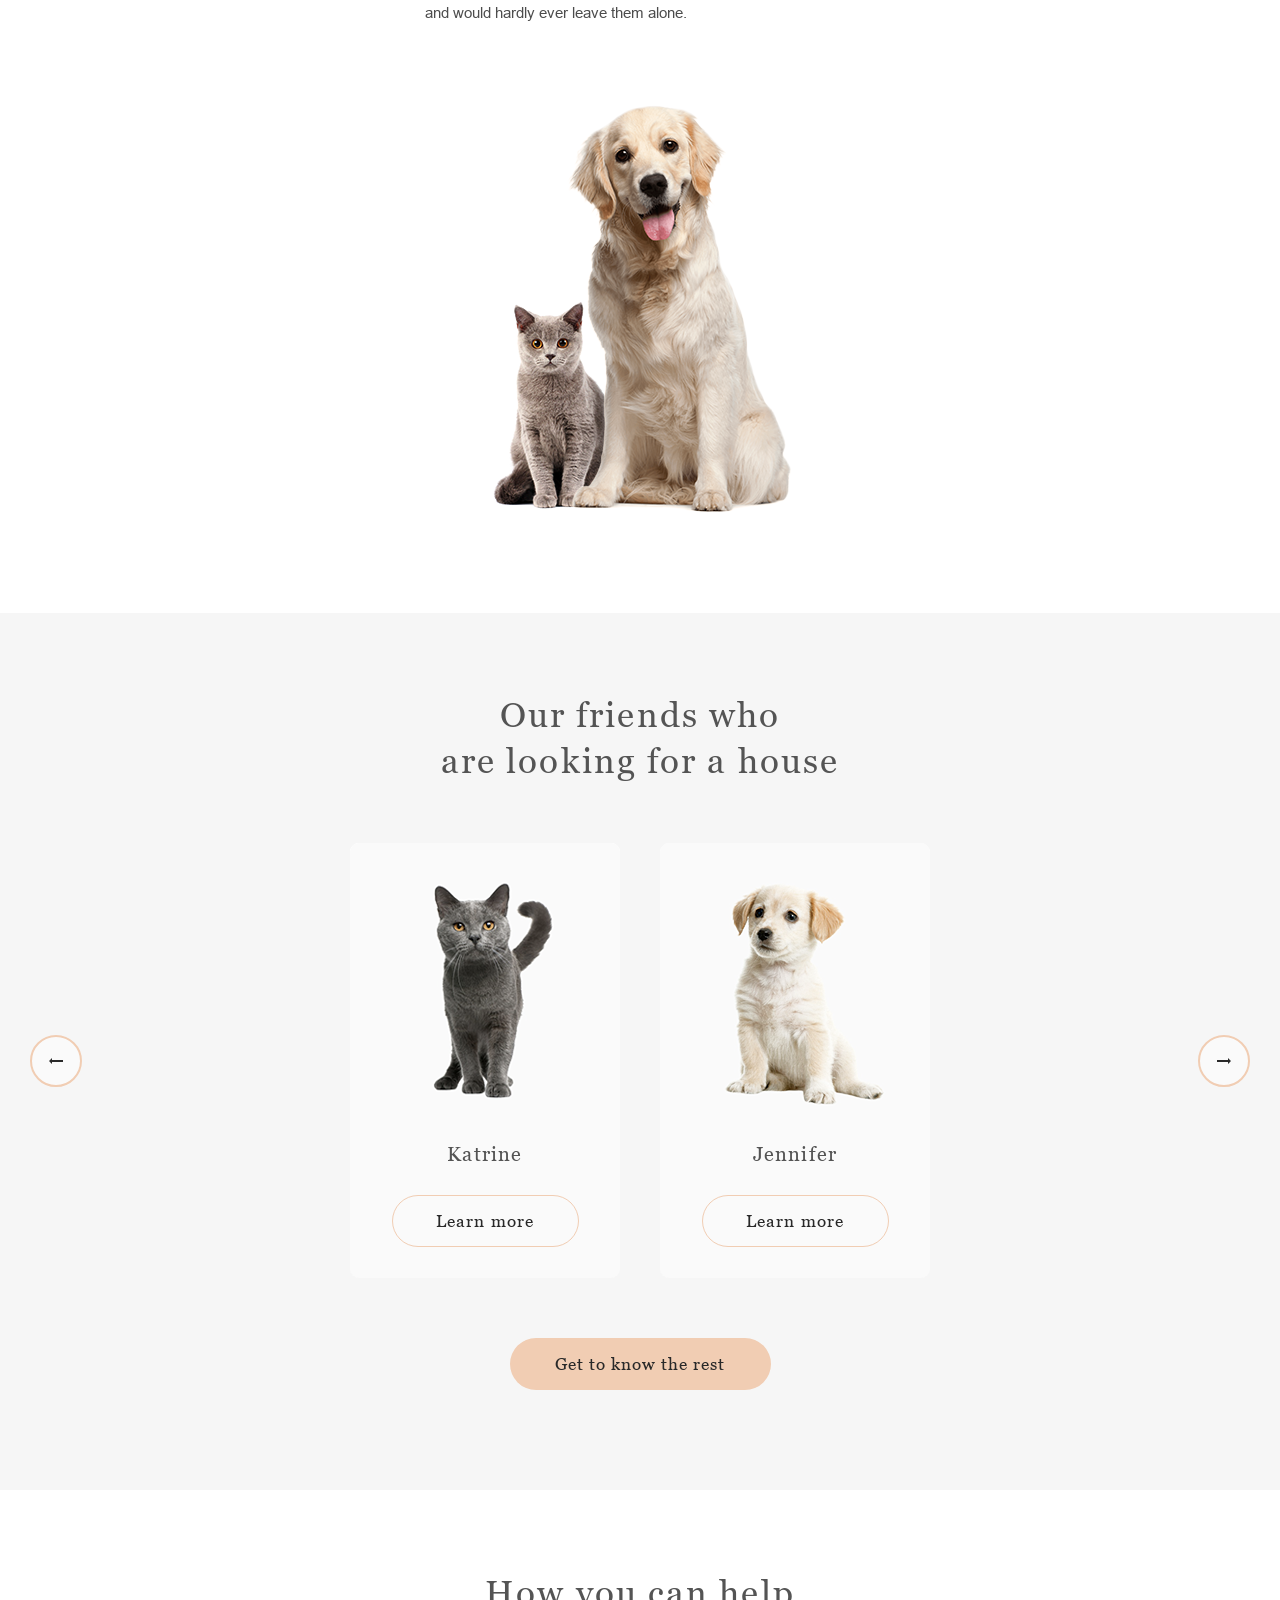
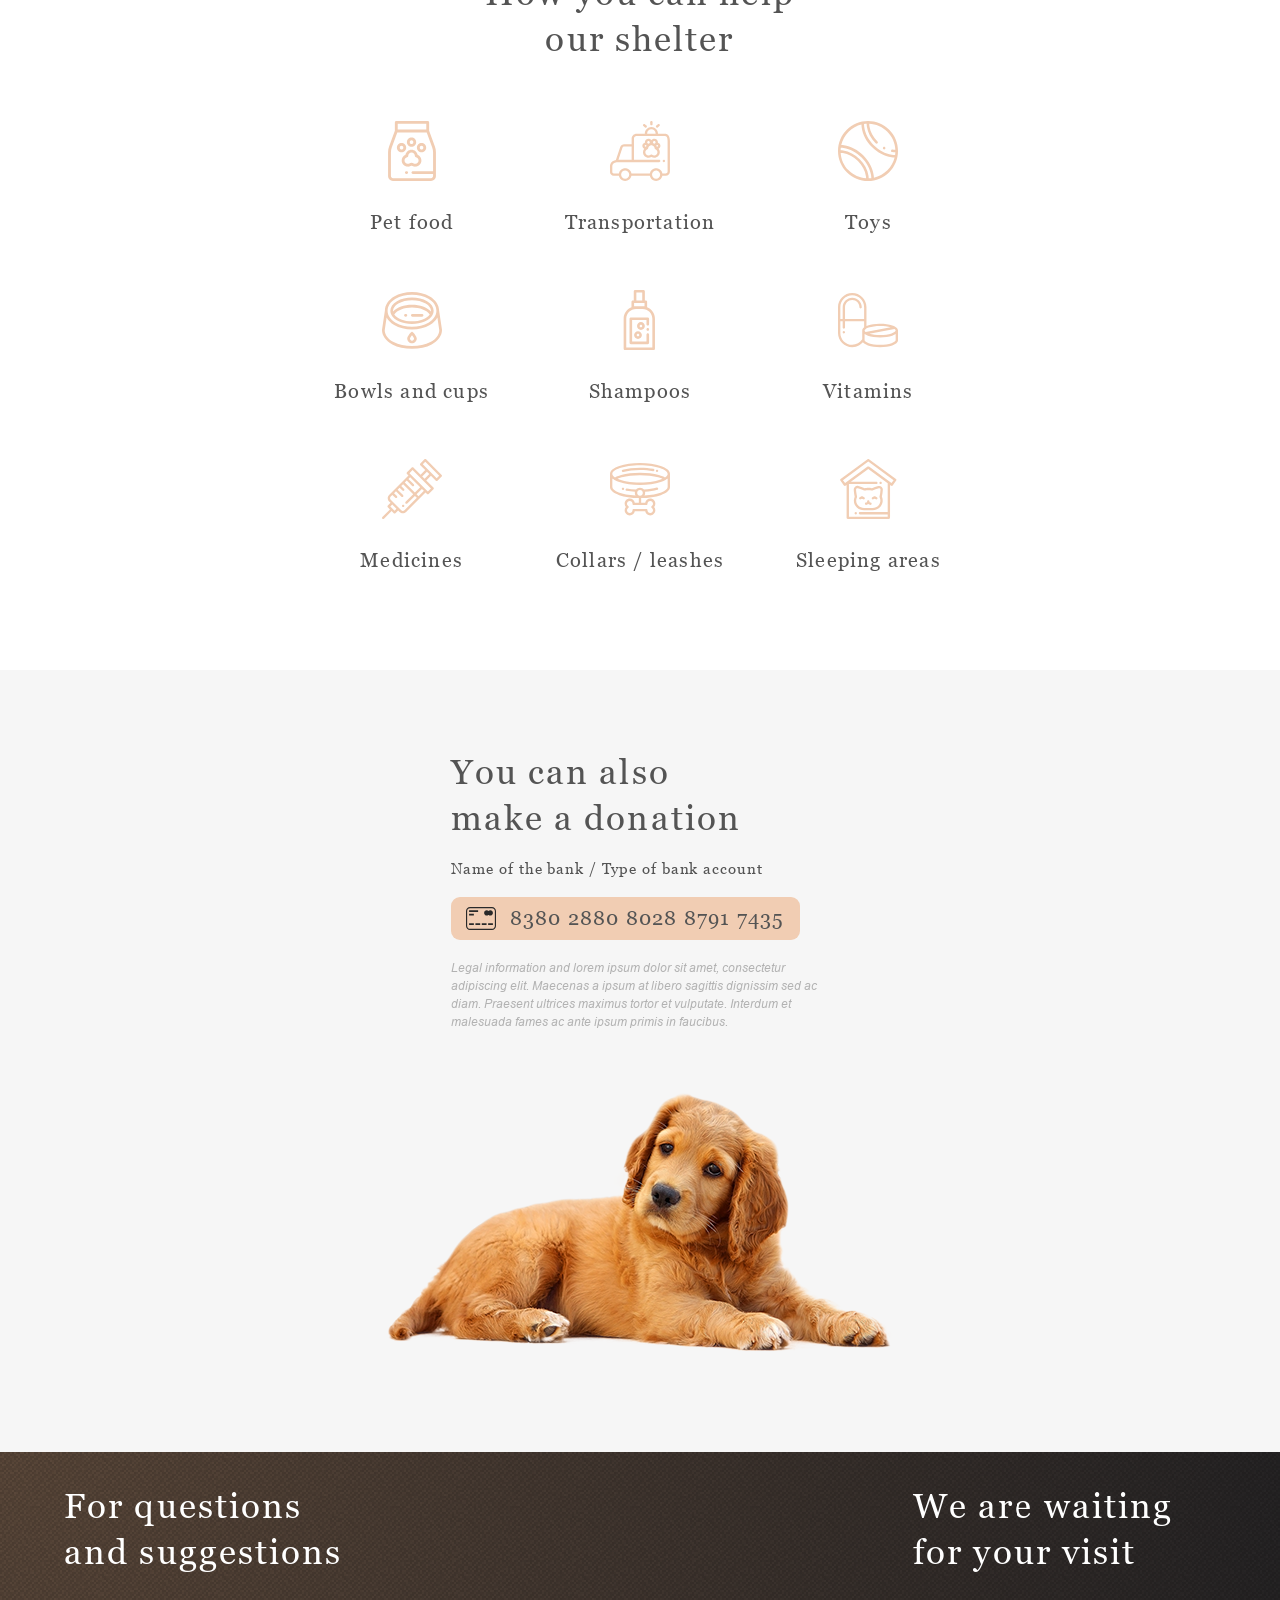
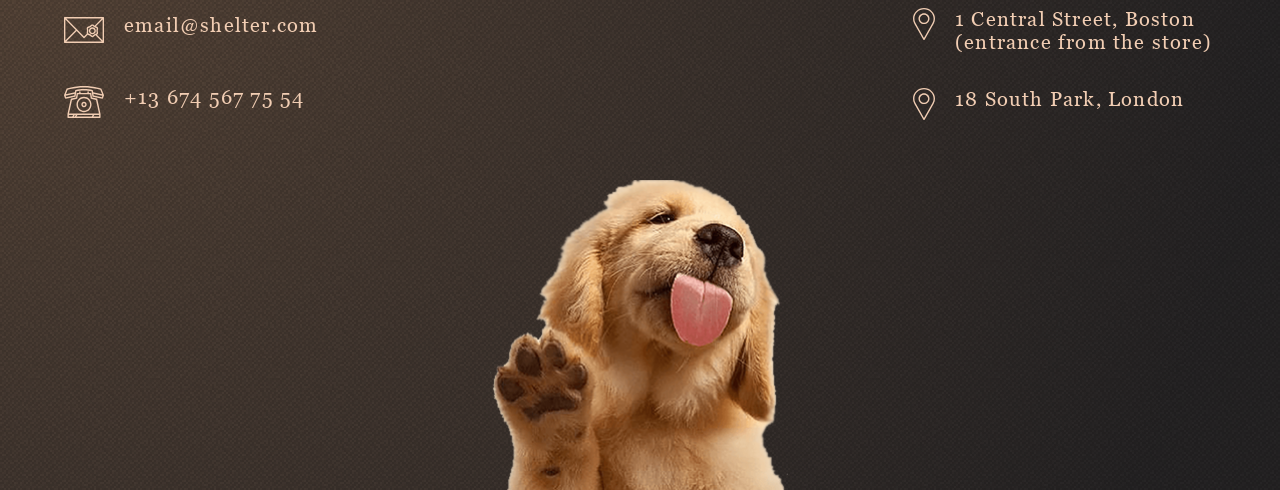
==== commit 88afcec1: "feat: implement media queries for footer (Sun, Jun 21, 2026 12:27:42 AM)" ====
--- a/shelter/pages/main/index.html
+++ b/shelter/pages/main/index.html
@@ -52,8 +52,9 @@
               </p>
               <button class="start__button">Make a friend</button>
             </div>
-            <div class="start__image">
-              <img
+            <div class="start__screen">
+              <img
+                class="start__image"
                 src="../../assets/images/start-screen-puppy.png"
                 alt="puppy"
               />
@@ -139,71 +140,73 @@
         <div class="help__wrapper container">
           <h3 class="help__title">How you can help our shelter</h3>
           <div class="help__content">
-            <div class="help__item item">
-              <div class="item__image">
-                <img src="../../assets/icons/icon-pet-food.svg" alt="icon" />
-              </div>
-              <div class="item__text">Pet food</div>
-            </div>
-            <div class="help__item">
-              <div class="item__image">
-                <img
-                  src="../../assets/icons/icon-transportation.svg"
-                  alt="icon"
-                />
-              </div>
-              <div class="item__text">Transportation</div>
-            </div>
-            <div class="help__item">
-              <div class="item__image">
-                <img src="../../assets/icons/icon-toys.svg" alt="icon" />
-              </div>
-              <div class="item__text">Toys</div>
-            </div>
-            <div class="help__item">
-              <div class="item__image">
-                <img
-                  src="../../assets/icons/icon-bowls-and-cups.svg"
-                  alt="icon"
-                />
-              </div>
-              <div class="item__text">Bowls and cups</div>
-            </div>
-            <div class="help__item">
-              <div class="item__image">
-                <img src="../../assets/icons/icon-shampoos.svg" alt="icon" />
-              </div>
-              <div class="item__text">Shampoos</div>
-            </div>
-            <div class="help__item">
-              <div class="item__image">
-                <img src="../../assets/icons/icon-vitamins.svg" alt="icon" />
-              </div>
-              <div class="item__text">Vitamins</div>
-            </div>
-            <div class="help__item">
-              <div class="item__image">
-                <img src="../../assets/icons/icon-medicines.svg" alt="icon" />
-              </div>
-              <div class="item__text">Medicines</div>
-            </div>
-            <div class="help__item">
-              <div class="item__image">
-                <img
-                  src="../../assets/icons/icon-collars-leashes.svg"
-                  alt="icon"
-                />
-              </div>
-              <div class="item__text">Collars / leashes</div>
-            </div>
-            <div class="help__item">
-              <div class="item__image">
-                <img
-                  src="../../assets/icons/icon-sleeping-area.svg"
-                  alt="icon"
-                />
-              </div>
-              <div class="item__text">Sleeping areas</div>
+            <div class="help__item">
+              <img
+                class="help__image"
+                src="../../assets/icons/icon-pet-food.svg"
+                alt="icon"
+              />
+              <div class="help__subtitle">Pet food</div>
+            </div>
+            <div class="help__item">
+              <img
+                class="help__image"
+                src="../../assets/icons/icon-transportation.svg"
+                alt="icon"
+              />
+              <div class="help__subtitle">Transportation</div>
+            </div>
+            <div class="help__item">
+              <img
+                class="help__image"
+                src="../../assets/icons/icon-toys.svg"
+                alt="icon"
+              />
+              <div class="help__subtitle">Toys</div>
+            </div>
+            <div class="help__item">
+              <img
+                class="help__image"
+                src="../../assets/icons/icon-bowls-and-cups.svg"
+                alt="icon"
+              />
+              <div class="help__subtitle">Bowls and cups</div>
+            </div>
+            <div class="help__item">
+              <img src="../../assets/icons/icon-shampoos.svg" alt="icon" />
+              <div class="help__subtitle">Shampoos</div>
+            </div>
+            <div class="help__item">
+              <img
+                class="help__image"
+                src="../../assets/icons/icon-vitamins.svg"
+                alt="icon"
+              />
+              <div class="help__subtitle">Vitamins</div>
+            </div>
+            <div class="help__item">
+              <img
+                class="help__image"
+                src="../../assets/icons/icon-medicines.svg"
+                alt="icon"
+              />
+              <div class="help__subtitle">Medicines</div>
+            </div>
+            <div class="help__item">
+              <img
+                class="help__image"
+                src="../../assets/icons/icon-collars-leashes.svg"
+                alt="icon"
+              />
+              <div class="help__subtitle">Collars / leashes</div>
+            </div>
+            <div class="help__item">
+              <img
+                class="help__image"
+                src="../../assets/icons/icon-sleeping-area.svg"
+                alt="icon"
+              />
+              <div class="help__subtitle">Sleeping areas</div>
             </div>
           </div>
         </div>
@@ -305,7 +308,7 @@
             </div>
           </div>
           <img
-            class="footer__img"
+            class="footer__image"
             src="../../assets/images/footer-puppy.png"
             alt="puppy"
           />
--- a/shelter/pages/main/style.css
+++ b/shelter/pages/main/style.css
@@ -208,37 +208,6 @@
     display: none;
   }
 }
-@media (max-width: 768px) {
-  .header__burger_active {
-    transform: rotate(90deg);
-  }
-  .header__menu {
-    width: 320px;
-    height: 100vh;
-    display: flex;
-    flex-direction: column;
-    justify-content: center;
-    gap: 40px;
-    position: fixed;
-    top: -26px;
-    background-color: var(--color-dark-3xl);
-    right: -320px;
-    margin: 0;
-    padding: 248px 38px 248px 39px;
-    transition: right 0.5s ease-in-out;
-  }
-  .header__menu_open {
-    right: 0;
-    transition: right 0.5s ease-in-out;
-  }
-  .scroll {
-    overflow: hidden;
-  }
-  .header__link {
-    font-size: 32px;
-    line-height: 160%;
-  }
-}
 /* main */
 /* start */
 .start {
@@ -250,7 +219,6 @@
   flex-direction: row;
 }
 .start__wrapper {
-  max-width: 1280px;
   height: 908px;
 }
 .start__content {
@@ -298,11 +266,11 @@
   cursor: pointer;
   background-color: var(--color-primary-light);
 }
-.start__image {
+.start__screen {
   width: 699px;
   margin-bottom: 0;
 }
-.start__image>img {
+.start__image {
   width: 100%;
 }
 @media (max-width: 1280px) {
@@ -324,7 +292,7 @@
     justify-content: space-between;
     margin: 0 auto;
   }
-  .start__image{
+  .start__screen{
     width: 569px;
     margin: 17.6% 0 0 12.2%;
   }
@@ -348,7 +316,7 @@
     letter-spacing: 0.06em;
     margin: 0 auto;
   }
-  .start__image {
+  .start__screen {
     width: 87%;
     margin: 35% 0 0 13%;
   }
@@ -387,6 +355,63 @@
   line-height: 161%;
   margin-top: 5px;
   color: var(--color-dark-xl);
+}
+@media (max-width: 1280px) {
+  .about {
+    padding: 80px 0 100px 0;
+  }
+  .about__wrapper {
+    height: 868px;
+    flex-direction: column;
+    justify-content: space-between;
+    padding: 0;
+    width: 431px;
+    margin: 0 auto;
+  }
+  .about__content {
+    width: 100%;
+    height: 43.8%;
+  }
+  .about__image {
+    order: 1;
+    height: 47%;
+    width: 100%;
+    margin-right: 0;
+    text-align: center;
+    padding: 0 67px;
+  }
+}
+@media (max-width: 768px) {
+  .about {
+    padding: 42px 10px 42px 10px;
+  }
+  .about__wrapper {
+    width: 100%;
+    height: 890px;
+    text-align: center;
+    padding-left: 15px;
+    padding-right: 15px;
+  }
+  .about__content {
+    width: 100%;
+    height: 56%;
+    text-align: justify;
+    padding: 0;
+  }
+  .about__title {
+    font-size: 25px;
+    text-align: center;
+    margin: 0 auto;
+    line-height: 130%;
+  }
+  .about__image {
+    width: 97%;
+    height: 40%;
+    padding: 0;
+  }
+  .about__image>img {
+    height: 100%;
+  }
 }
 /* pets */
 .pets {
@@ -513,6 +538,54 @@
   cursor: pointer;
   background-color: var(--color-primary-light);
 }
+
+@media (max-width: 1280px) {
+  .pets__wrapper {
+    padding: 79px 30px 100px 30px;
+  }
+  .pets__slider-wrapper {
+    width: 580px;
+    overflow: hidden;
+  }
+  .pets__slider {
+    column-gap: 12px;
+  }
+  .pets__card:nth-child(3) {
+    display: none;
+  }
+}
+@media (max-width: 768px) {
+  .pets__wrapper {
+    padding: 42px 10px 42px 10px;
+    row-gap: 42px;
+  }
+  .pets__title {
+    width: 100%;
+    font-size: 25px;
+  }
+  .pets__slider {
+    height: 507px;
+    flex-wrap: wrap;
+    justify-content: center;
+    padding-top: 0;
+    padding-bottom: 0;
+    row-gap: 20px;
+    column-gap: 79px;
+  }
+  .pets__slider-wrapper {
+    height: 85.8%;
+    justify-content: center;
+  }
+   .pets__button-arrow_left {
+    order: 2;
+  }
+  .pets__button-arrow_right {
+    order: 3;
+  }
+  .pets__card:nth-child(2) {
+    display: none;
+  }
+}
 /* help */
 .help__wrapper {
   width: 100%;
@@ -551,12 +624,58 @@
 .help__item:nth-child(9) {
   margin-right: 84px;
 }
-.item__text {
+.help__subtitle {
   font-family: 'georgia-regular';
   font-size: 20px;
   line-height: 115%;
   letter-spacing: 0.06em;
   margin-top: 26px;
+}
+@media (max-width: 1280px) {
+  .help__wrapper {
+    padding-left: 69px;
+    padding-right: 69px;
+  }
+  .help__content {
+    width: 100%;
+    display: grid;
+    grid-template-columns: 1fr 1fr 1fr;
+    grid-template-rows: 1fr 1fr 1fr;
+    column-gap: 55px;
+  }
+  .help__item:nth-child(6) {
+    margin-left: 0;
+  }
+  .help__item:nth-child(9) {
+    margin-right: 0;
+  }
+}
+@media (max-width: 768px) {
+  .help__wrapper {
+    padding: 42px 15px 42px 15px;
+  }
+  .help__title {
+    padding-left: 20px;
+    padding-right: 20px;
+    font-size: 25px;
+    margin-bottom: 40px;
+  }
+  .help__content {
+    grid-template-columns: 1fr 1fr;
+    grid-template-rows: auto;
+    row-gap: 30px;
+    column-gap: 28px;
+  }
+  .help__item {
+    height: 87px;
+  }
+  .help__image {
+    width: 50px;
+  }
+  .help__subtitle {
+    font-size: 15px;
+    margin-top: 17px;
+  }
 }
 /* donation */
 .donation{
@@ -628,6 +747,51 @@
   line-height: 18px;
   color: var(--color-dark-m);
 }
+@media (max-width: 1280px) {
+  .donation__wrapper {
+    flex-direction: column;
+    padding: 79px 131px 99px 132px;
+    row-gap: 61px;
+  }
+  .donation__image {
+    order: 1;
+  }
+}
+@media (max-width: 768px) {
+  .donation__wrapper {
+    padding: 42px 10px 42px 10px;
+    row-gap: 42px;
+  }
+  .donation__content {
+    width: 100%;
+    height: 281px;
+    align-items: center;
+  }
+  .donation__image {
+    width: 260px;
+    height: 135.2px;
+  }
+  .donation__title {
+    font-size: 25px;
+    padding-left: 10px;
+    padding-right: 10px;
+    text-align: center;
+  }
+  .donation__subtitle {
+    letter-spacing: 0;
+  }
+  .donation__card {
+    width: 281px;
+  }
+  .donation__card-number {
+    font-size: 15px;
+  }
+  .donation__text {
+    padding-left: 10px;
+    padding-right: 10px;
+    text-align: justify;
+  }
+}
 /* footer */
 .footer{
   width: 100%;
@@ -687,4 +851,66 @@
 .footer__icon {
   padding-right: 20px;
   float: left;
+}
+@media (max-width: 1280px) {
+  .footer__wrapper {
+    padding-top: 0px;
+  }
+  .footer__content {
+    flex-direction: column;
+    row-gap: 62px;
+    padding: 16px 37px 0 34px;
+  }
+  .footer__contacts-wrapper {
+    width: 100%;
+  }
+  .footer__image {
+    width: 300px;
+    margin: auto;
+  }
+}
+@media (max-width: 768px) {
+  .footer__wrapper {
+    padding: 15px 10px 0 10px;
+  }
+  .footer__content {
+    width: 100%;
+    padding: 0;
+    row-gap: 40px;
+  }
+  .footer__contacts-wrapper {
+    display: flex;
+    flex-direction: column;
+    justify-content: space-between;
+    align-items: center;
+    text-align: center;
+    row-gap: 40px;
+  }
+  .footer__contacts {
+    width: 100%;
+    height: 208px;
+  }
+  .footer__location {
+    width: 100%;
+    height: 222px;
+  }
+  .footer__title {
+    align-items: center;
+    font-size: 25px;
+  }
+  .footer__info_location {
+    text-align: left;
+  }
+  .footer__title_location {
+    padding-left: 12px;
+    padding-right: 12px;
+  }
+  .footer__info_contacts {
+    width: 100%;
+    justify-content: center;
+  }
+  .footer__image {
+    height: 269px;
+    width: 87%;
+  }
 }
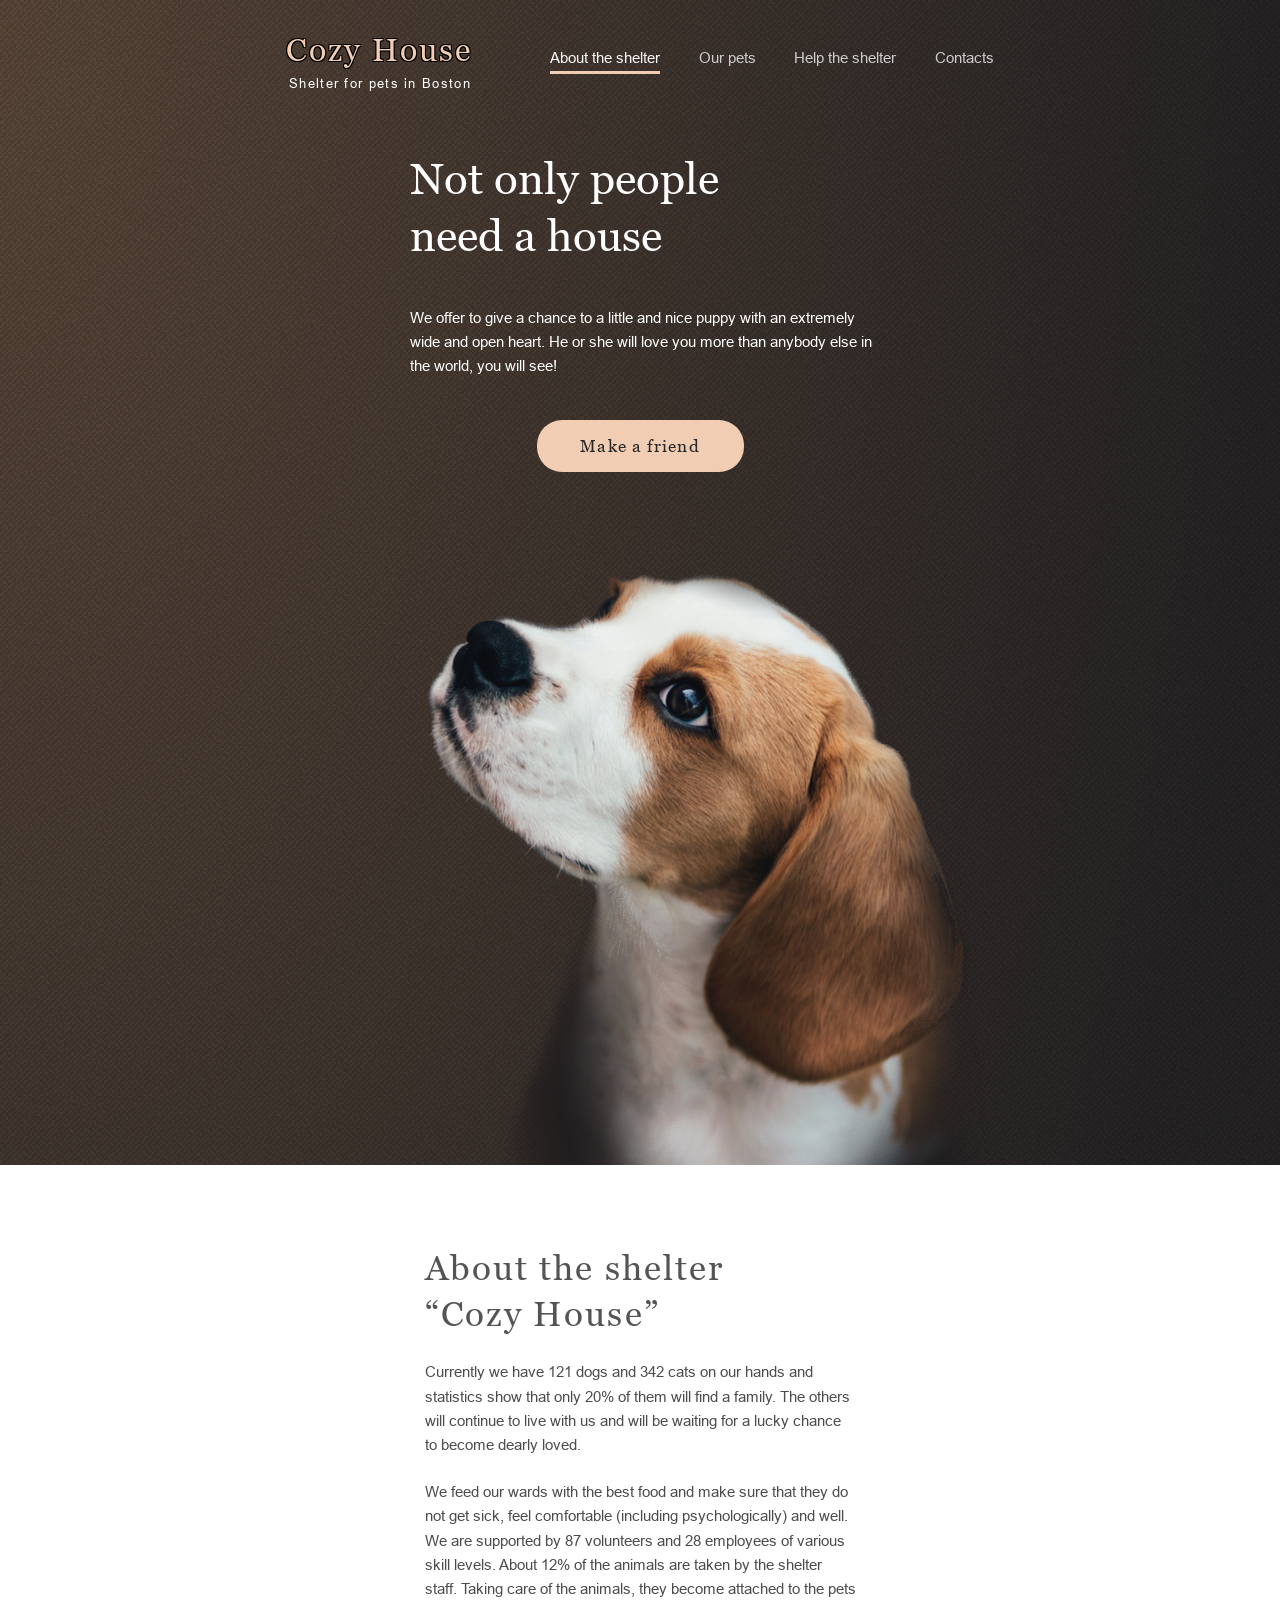
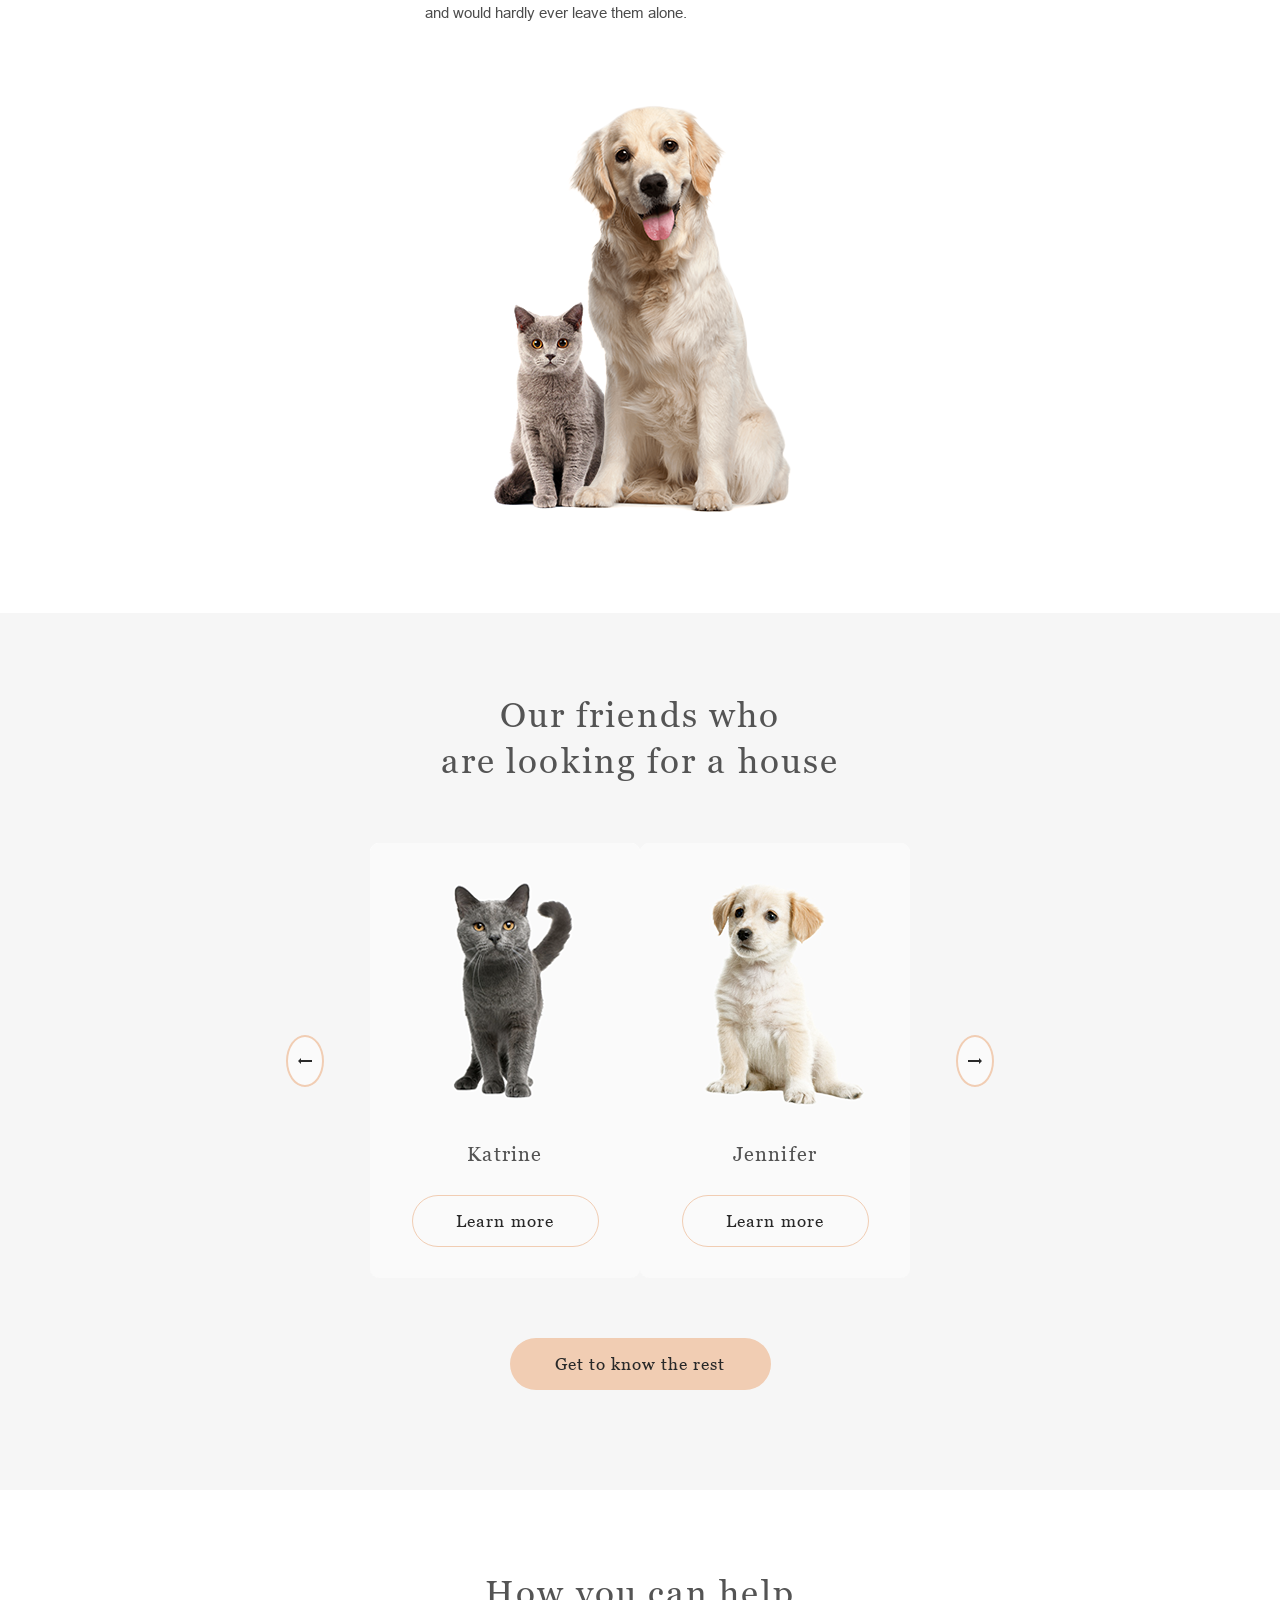
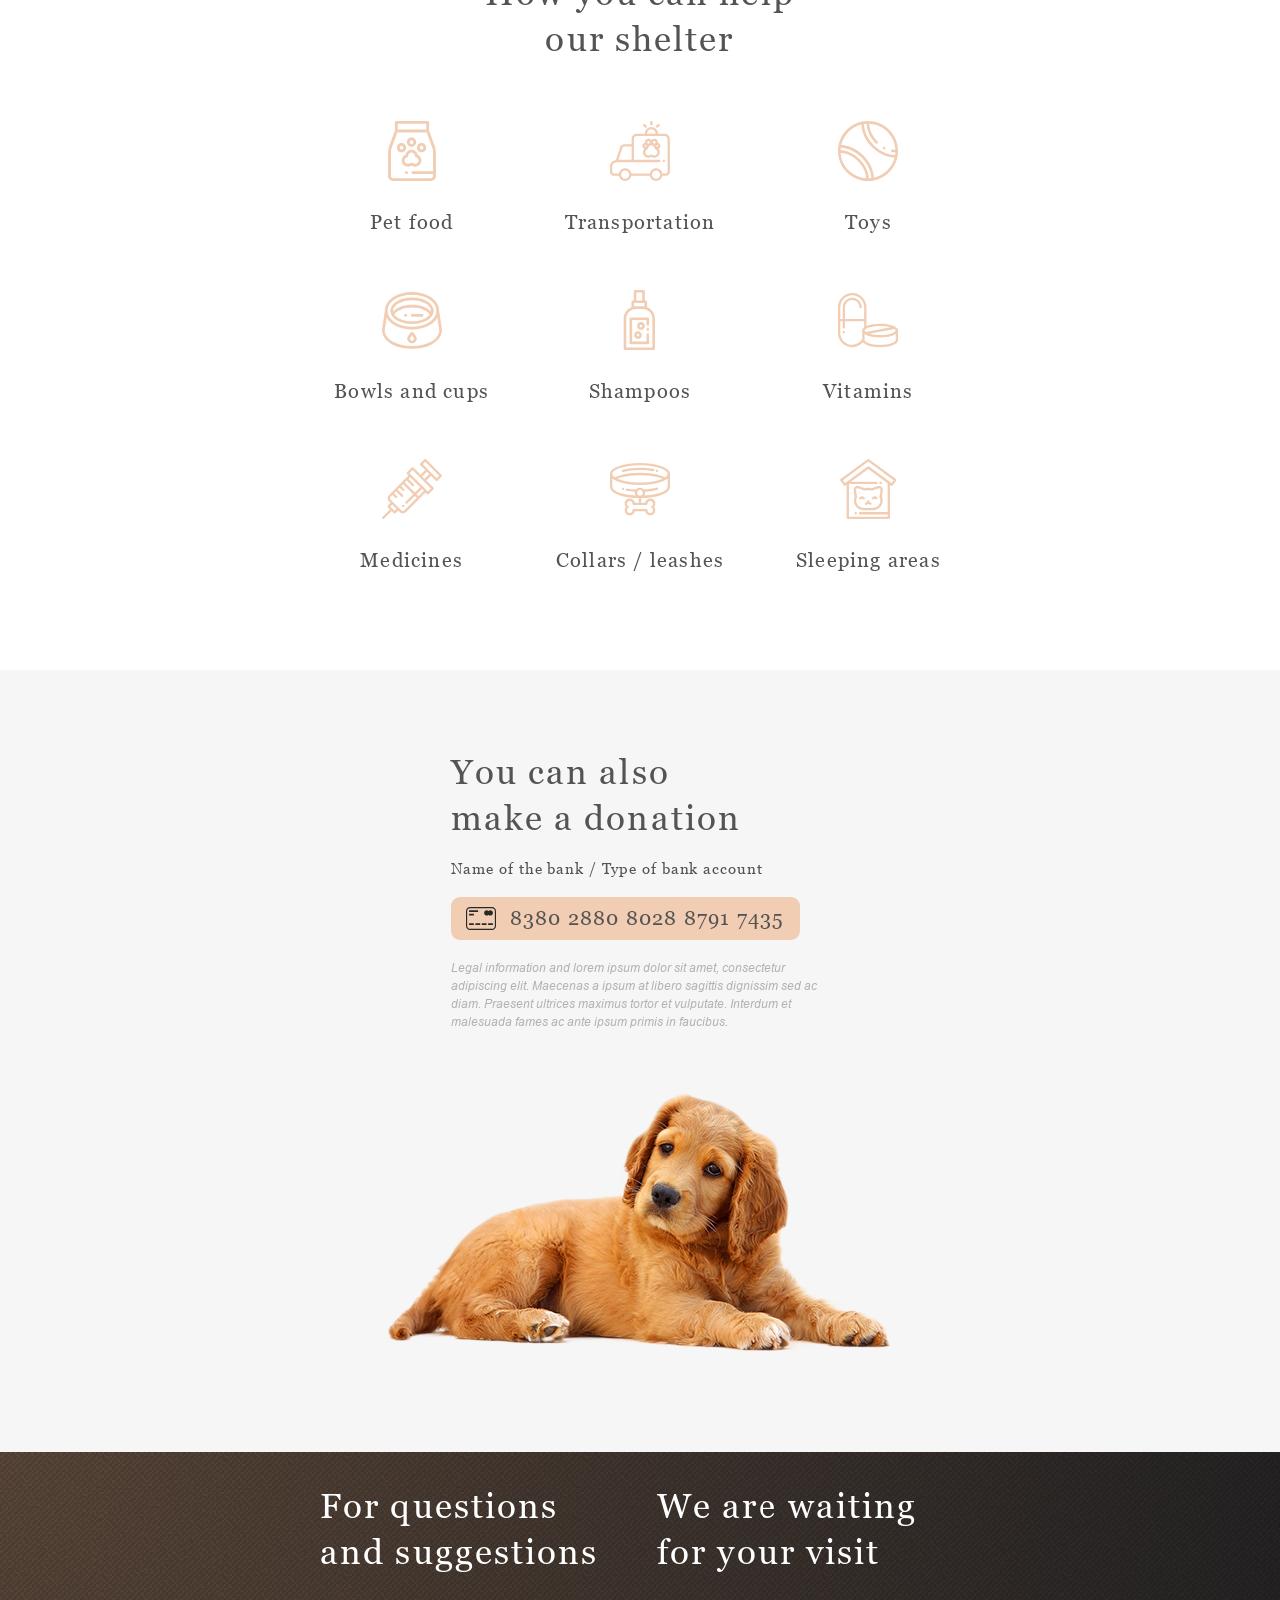
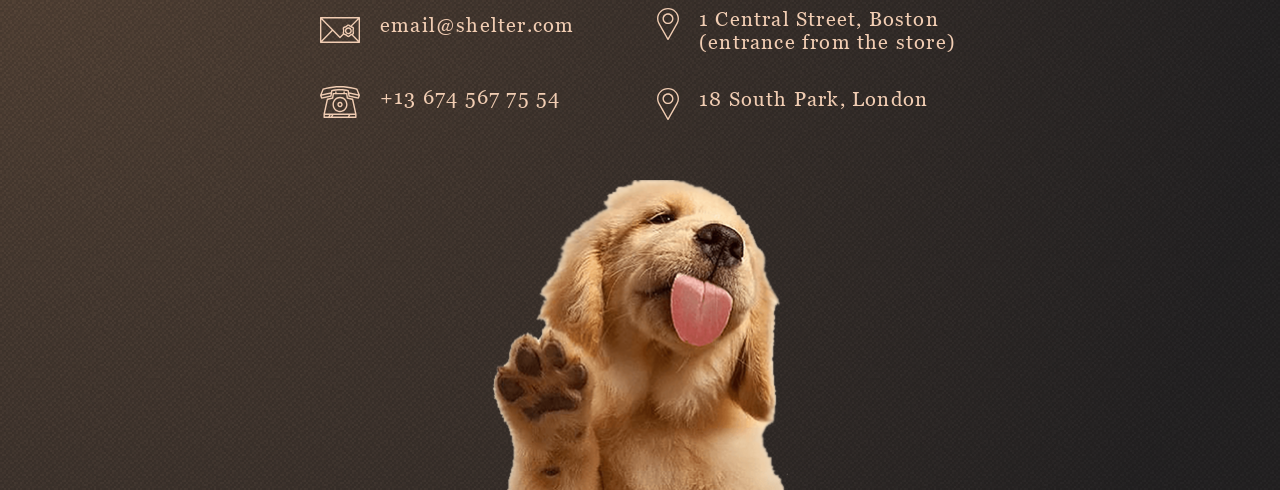
==== commit a58db1b7: "feat: check perfect pixel (Sun, Jun 21, 2026 11:31:20 PM)" ====
--- a/shelter/pages/main/index.html
+++ b/shelter/pages/main/index.html
@@ -45,11 +45,11 @@
           <div class="start__content">
             <div class="start__info">
               <h2 class="start__title">Not only people need a house</h2>
-              <p class="start__text">
+              <div class="start__text">
                 We offer to give a chance to a little and nice puppy with an
                 extremely wide and open heart. He or she will love you more than
                 anybody else in the world, you will see!
-              </p>
+              </div>
               <button class="start__button">Make a friend</button>
             </div>
             <div class="start__screen">
@@ -173,7 +173,11 @@
               <div class="help__subtitle">Bowls and cups</div>
             </div>
             <div class="help__item">
-              <img src="../../assets/icons/icon-shampoos.svg" alt="icon" />
+              <img
+                class="help__image"
+                src="../../assets/icons/icon-shampoos.svg"
+                alt="icon"
+              />
               <div class="help__subtitle">Shampoos</div>
             </div>
             <div class="help__item">
--- a/shelter/pages/main/style.css
+++ b/shelter/pages/main/style.css
@@ -180,7 +180,7 @@
 }
 @media (max-width: 768px) {
   .header {
-    justify-content: left;
+    justify-content: space-around;
   }
   .header__menu {
     display: none;
@@ -316,6 +316,9 @@
     letter-spacing: 0.06em;
     margin: 0 auto;
   }
+  .start__text {
+    letter-spacing: 0.3px;
+  }
   .start__screen {
     width: 87%;
     margin: 35% 0 0 13%;
@@ -419,11 +422,10 @@
   background-color: var(--color-light-l);
 }
 .pets__wrapper {
-  max-width: 1280px;
   flex-direction: column;
   justify-content: space-between;
   align-items: center;
-    row-gap: 60px;
+  row-gap: 60px;
   padding: 79px 40px 100px 40px;
 }
 .pets__title {
@@ -465,11 +467,10 @@
   transition: background-color .3s ease-in-out;
 }
 .pets__button-arrow_left {
-   background-image: url(../../assets/icons/Arrow-l.svg);
+  background-image: url(../../assets/icons/Arrow-l.svg);
   background-position: center;
   background-repeat: no-repeat;
 }
-
 .pets__button-arrow_right {
   background-image: url(../../assets/icons/Arrow-r.svg);
   background-position: center;
@@ -541,10 +542,10 @@
 
 @media (max-width: 1280px) {
   .pets__wrapper {
-    padding: 79px 30px 100px 30px;
+   padding: 79px 30px 100px 30px;
   }
   .pets__slider-wrapper {
-    width: 580px;
+   justify-content: center;
     overflow: hidden;
   }
   .pets__slider {
@@ -574,9 +575,8 @@
   }
   .pets__slider-wrapper {
     height: 85.8%;
-    justify-content: center;
-  }
-   .pets__button-arrow_left {
+}
+  .pets__button-arrow_left {
     order: 2;
   }
   .pets__button-arrow_right {
@@ -800,7 +800,6 @@
   background-repeat: repeat, no-repeat;
 }
 .footer__wrapper {
-  max-width: 1280px;
   padding-top: 40px;
 }
 .footer__content {
